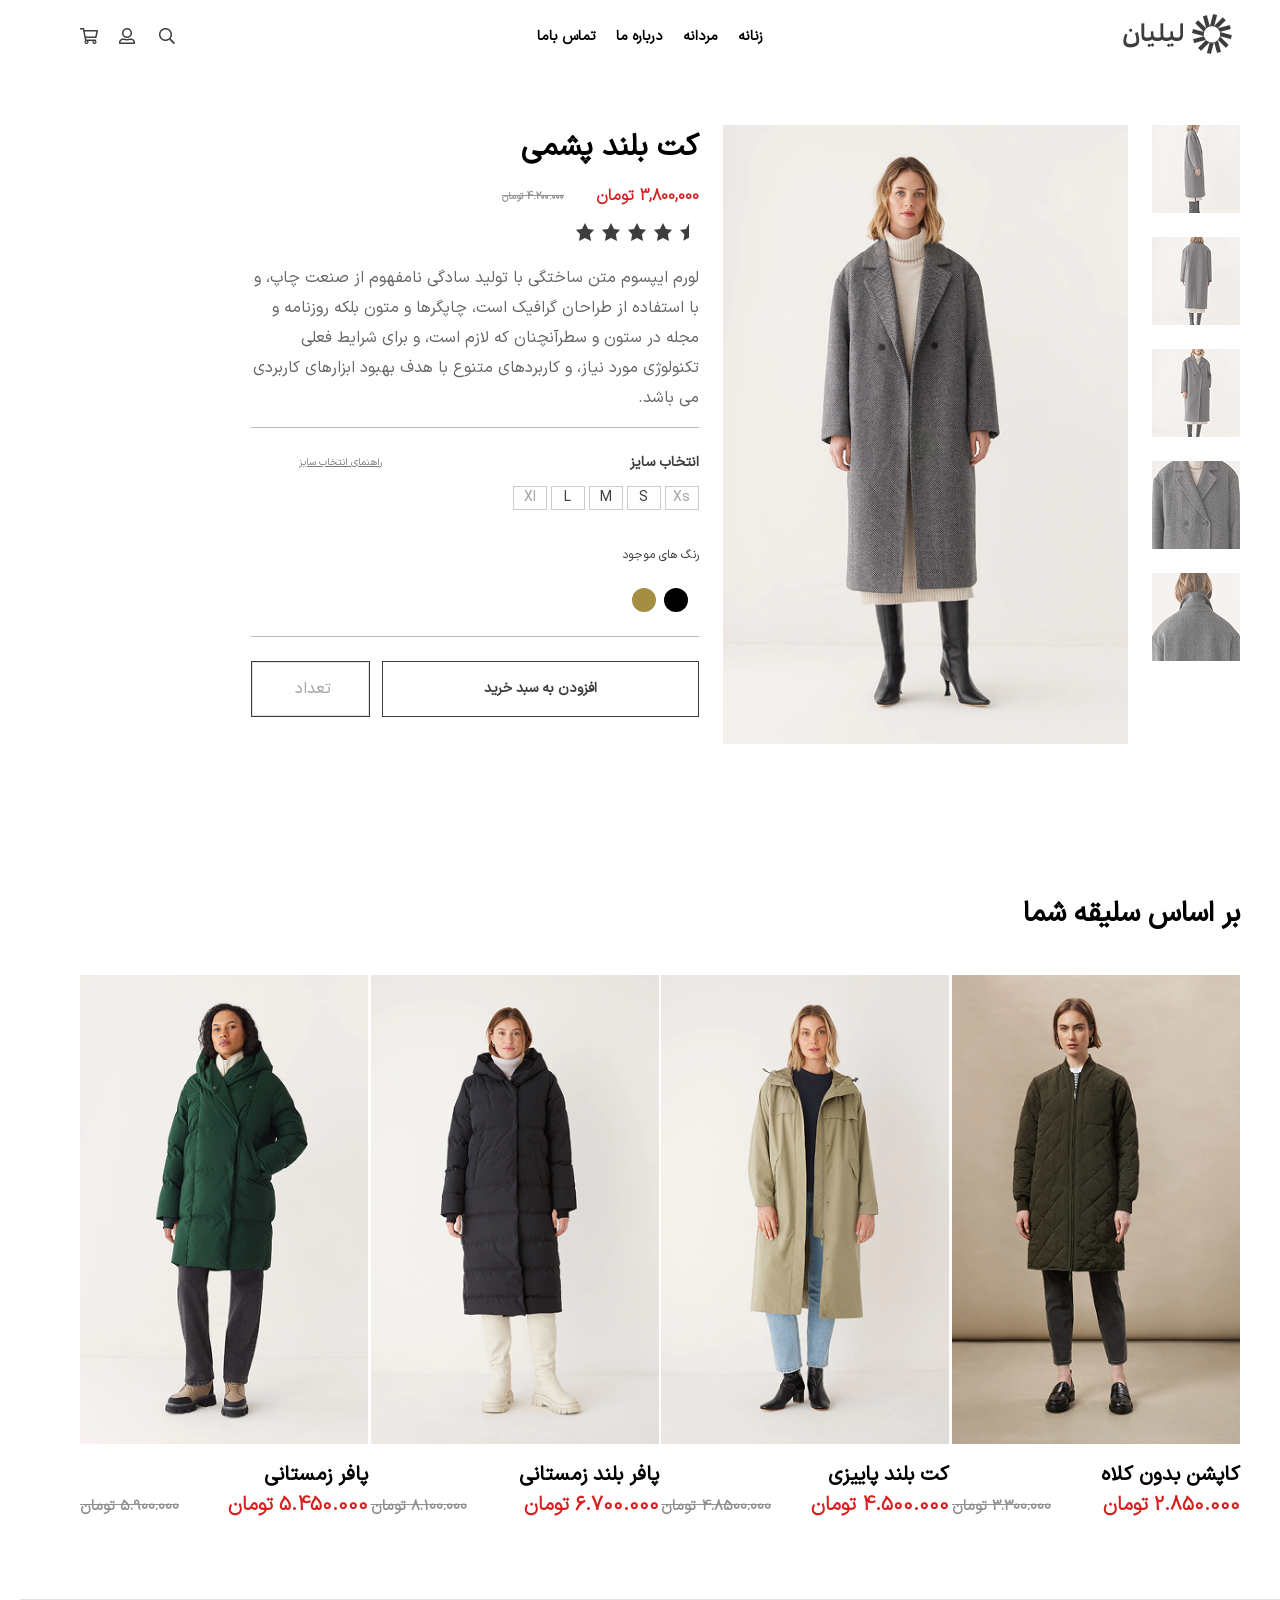
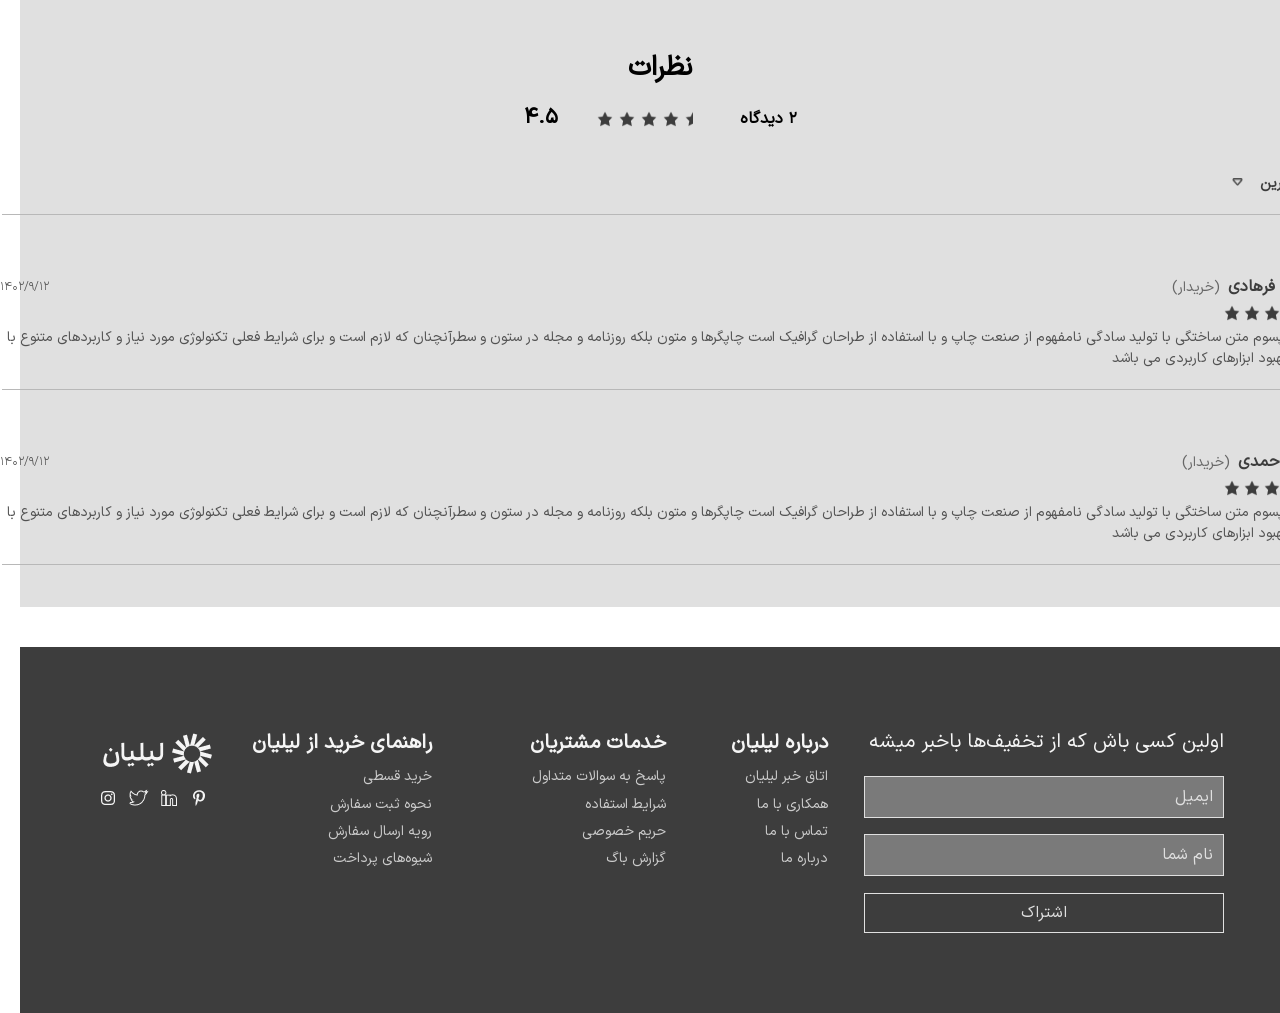
==== product.html @ d847175e "version-1" ====
<!DOCTYPE html>
<html lang="en" dir="rtl">
  <head>
    <meta charset="UTF-8" />
    <meta name="viewport" content="width=device-width, initial-scale=1.0" />
    <title>Document</title>
    <link rel="stylesheet" href="./src/css/output.css" />
  </head>
  <body>
    <!-- #region wrapper-->
    <div class="w-full">
      <!-- #region menu-->
      <div
        class="desktop:max-w-450 desktop:mx-auto desktop:gap-y-0 desktop:px-15 desktop:h-16.25 flex flex-wrap desktop:flex-row desktop:justify-between desktop:mb-0 mobile:h-auto mobile:flex-row mobile:gap-y-5 mobile:relative mobile:mb-4 watch:h-auto watch:flex-col items-center watch:pt-1.5 watch:mb-2"
      >
        <div
          class="flex desktop:items-center justify-center desktop:w-fit mobile:w-fit mobile:pt-2 desktop:pb-3 mobile:pr-2 watch:w-fit watch:flex-col watch:flex-wrap"
        >
          <img src="./src/img/header/logo-text.png" alt="" />
        </div>
        <div
          class="flex desktop:flex-row desktop:items-center desktop:w-fit mobile:flex-row mobile:justify-center mobile:gap-x-5 watch:w-full watch:flex-col watch:items-center"
        >
          <div>
            <a
              class="font-sans text-[3D3D3D] mobile:font-bold text-[14px]"
              href="./woman.html"
              >زنانه</a
            >
          </div>
          <div>
            <a
              class="font-sans text-[3D3D3D] mobile:font-bold text-[14px]"
              href="#"
              >مردانه</a
            >
          </div>
          <div>
            <a
              class="font-sans text-[3D3D3D] mobile:font-bold text-[14px]"
              href="#"
              >درباره ما</a
            >
          </div>
          <div>
            <a
              class="font-sans text-[3D3D3D] mobile:font-bold text-[14px]"
              href="#"
            >
              تماس باما</a
            >
          </div>
        </div>
        <div
          class="flex flex-wrap flex-row items-center desktop:static mobile:gap-x-5 mobile:absolute mobile:left-4 mobile:top-5 watch:gap-x-8"
        >
          <div><img src="./src/img/header/Search.png" alt="" /></div>
          <div class="relative">
            <label for="user" class="cursor-pointer"
              ><img src="./src/img/header/user-alt.png" alt=""
            /></label>
            <input type="radio" name="user" id="user" />
            <input type="radio" name="user" id="close" />
            <div class="user relative p-4">
              <label
                class="block text-center desktop:w-10 desktop:h-10 desktop:leading-10 desktop:text-[30px] mobile:w-8 mobile:h-8 mobile:text-[30px] mobile:leading-8 watch:w-6 watch:h-6 watch:text-[20px] watch:leading-6 absolute"
                for="close"
                >&times;</label
              >

              <div class="w-full">
                <div>
                  <p
                    class="mobile:text-[20px] watch:text-[16px] mobile:text-[#525252] watch:text-[#E0E0E0] leading-8 font-sans text-center"
                  >
                    خوش آمدید
                  </p>
                </div>
                <div>
                  <div class="w-full h-10.5 mobile:pt-8 watch:pt-2">
                    <input
                      class="h-10.5 flex flex-row items-center pr-2.5 placeholder:text-[#A3A3A3] outline-none border border-[#E0E0E0] w-full"
                      placeholder="شماره همراه"
                      type="number"
                      name=""
                      id=""
                    />
                  </div>
                  <div class="w-full h-10.5 mobile:pt-12 watch:pt-4">
                    <input
                      class="h-10.5 flex flex-row items-center pr-2.5 placeholder:text-[#A3A3A3] outline-none border border-[#E0E0E0] w-full"
                      placeholder="کلمه عبور"
                      type="password"
                      name=""
                      id=""
                    />
                  </div>
                  <div class="mobile:pt-14 pb-6 watch:pt-6">
                    <a
                      href="#"
                      class="block text-[#B8B8B8] text-[14px] font-sans leading-6.5 underline mobile:text-start watch:text-center"
                      >کلمه عبور خود را فراموش کرده‌اید؟</a
                    >
                  </div>
                  <div class="w-full h-10">
                    <input
                      class="h-11.5 flex justify-center items-center bg-[#3D3D3D] text-[#F5F5F5] outline-none border border-[#E0E0E0] w-full"
                      type="submit"
                      value="ورود"
                    />
                  </div>
                  <div
                    class="flex flex-row justify-around items-center mobile:pt-8 watch:pt-3"
                  >
                    <span
                      class="desktop:w-58.75 mobile:w-30 watch:w-10 h-[0.5px] mobile:bg-[#7A7A7A] watch:bg-[#F5F5F5]"
                    ></span>
                    <p class="text-[#7A7A7A] text-[12px] font-sans leading-4.5">
                      ورود از طریق
                    </p>
                    <span
                      class="desktop:w-58.75 mobile:w-30 watch:w-10 h-[0.5px] mobile:bg-[#7A7A7A] watch:bg-[#F5F5F5]"
                    ></span>
                  </div>
                  <div
                    class="flex desktop:flex-row watch:flex-col justify-center items-center desktop:gap-y-0 gap-x-3 desktop:pt-8 watch:pt-3 watch:gap-y-2"
                  >
                    <div
                      class="flex flex-row justify-center items-center gap-x-2 desktop:w-67.5 watch:w-full h-10 border border-[#E0E0E0]"
                    >
                      <p
                        class="text-[#7A7A7A] text-[12px] leading-4.5 font-sans"
                      >
                        ورود با گوگل
                      </p>
                      <img src="./src/img/header/Google.png" alt="" />
                    </div>
                    <div
                      class="flex flex-row justify-center items-center gap-x-2 desktop:w-67.5 watch:w-full h-10 border border-[#E0E0E0]"
                    >
                      <p
                        class="text-[#7A7A7A] text-[12px] leading-4.5 font-sans"
                      >
                        ورود با ایمیل
                      </p>
                      <img src="./src/img/header/envelope.png" alt="" />
                    </div>
                  </div>
                </div>
              </div>
            </div>
          </div>
          <div><img src="./src/img/header/shopping-cart.png" alt="" /></div>
        </div>
      </div>
      <!-- #endregion menu-->
      <!-- #region product-->
      <div
        class="max-w-450 mx-auto h-auto mobile:px-4 desktop:px-15 watch:px-1 flex desktop:flex-row flex-col desktop:justify-start desktop:items-start mobile:justify-center mobile:items-center gap-6 pt-8 desktop:py-15"
      >
        <div
          class="w-full flex watch:flex-wrap desktop:flex-col flex-row mobile:justify-center desktop:w-22 desktop:h-134 gap-0.5 mobile:gap-3 desktop:gap-6 watch:gap-3 watch:justify-center"
        >
          <div
            class="w-10 h-10 mobile:w-14 mobile:h-14 desktop:w-22 desktop:h-22"
          >
            <img
              class="w-full h-full"
              src="./src/img/product/pic01.png"
              alt=""
            />
          </div>
          <div
            class="w-10 h-10 mobile:w-14 mobile:h-14 desktop:w-22 desktop:h-22"
          >
            <img
              class="w-full h-full"
              src="./src/img/product/pic02.png"
              alt=""
            />
          </div>
          <div
            class="w-10 h-10 mobile:w-14 mobile:h-14 desktop:w-22 desktop:h-22"
          >
            <img
              class="w-full h-full"
              src="./src/img/product/pic03.png"
              alt=""
            />
          </div>
          <div
            class="w-10 h-10 mobile:w-14 mobile:h-14 desktop:w-22 desktop:h-22"
          >
            <img
              class="w-full h-full"
              src="./src/img/product/pic04.png"
              alt=""
            />
          </div>
          <div
            class="w-10 h-10 mobile:w-14 mobile:h-14 desktop:w-22 desktop:h-22"
          >
            <img
              class="w-full h-full"
              src="./src/img/product/pic05.png"
              alt=""
            />
          </div>
        </div>
        <div class="desktop:w-106 desktop:h-162 h-auto mobile:w-80">
          <img src="./src/img/product/big-pic.png" alt="" />
        </div>
        <div
          class="desktop:w-162 desktop:h-162 mobile:h-175 flex flex-col mobile:w-full desktop:items-start mobile:items-center desktop:justify-start"
        >
          <div
            class="flex flex-col desktop:justify-start desktop:items-start mobile:justify-center mobile:items-center desktop:mb-0 mobile:mb-4"
          >
            <div
              class="flex flex-col mobile:w-63.5 mobile:h-34.5 mobile:h-30 mobile:gap-3.5 desktop:justify-start desktop:items-start mobile:justify-start mobile:items-center"
            >
              <h1
                class="block font-sans mobile:text-[30px] watch:text-[20px] font-bold mobile:mr-0 desktop:text-start watch:text-center"
              >
                کت بلند پشمی
              </h1>
              <div
                class="flex flex-wrap mobile:w-63.5 desktop:justify-start gap-8 mobile:flex-row mobile:justify-between items-center watch:flex-col relative"
              >
                <h2 class="font-sans-num text-[#D71F1F] font-bold text-[16px]">
                  3,800,000 تومان
                </h2>
                <p
                  class="font-sans-num text-[#8F8F8F] font-bold text-[10px] line-through mobile:static watch:absolute watch:top-8 watch:right-10.5"
                >
                  4.200.000 تومان
                </p>
              </div>
              <div
                class="flex flex-row gap-1.5 mobile:m-0 watch:mt-9 mobile:justify-center watch:justify-center"
              >
                <img src="./src/img/product/carbon_star-half.png" alt="" />
                <img src="./src/img/product/dashicons_star-filled.png" alt="" />
                <img src="./src/img/product/dashicons_star-filled.png" alt="" />
                <img src="./src/img/product/dashicons_star-filled.png" alt="" />
                <img src="./src/img/product/dashicons_star-filled.png" alt="" />
              </div>
            </div>
            <div
              class="desktop:w-112 mobile:h-35 watch:h-85 mobile:w-90 desktop:px-0 mobile:px-5 watch:px-3 mobile:mt-0 watch:mt-3"
            >
              <p
                class="mobile:text-[16px] watch:text-[12px] leading-7.5 font-sans text-[#666666] desktop:text-start"
              >
                لورم ایپسوم متن ساختگی با تولید سادگی نامفهوم از صنعت چاپ، و با
                استفاده از طراحان گرافیک است، چاپگرها و متون بلکه روزنامه و مجله
                در ستون و سطرآنچنان که لازم است، و برای شرایط فعلی تکنولوژی مورد
                نیاز، و کاربردهای متنوع با هدف بهبود ابزارهای کاربردی می باشد.
              </p>
            </div>
          </div>
          <span
            class="desktop:w-112 mobile:w-90 watch:w-36 h-[1px] bg-[#B8B8B8] desktop:my-6 mobile:mt-11 mobile:mb-0 mobile:mr-0 watch:mb-5 watch:mr-1"
          ></span>
          <div
            class="flex flex-col desktop:items-start mobile:items-center desktop:w-112 mobile:w-90"
          >
            <div
              class="flex mobile:flex-row watch:flex-col watch:gap-3 desktop:w-100 w-full desktop:justify-between mobile:justify-around watch:items-center desktop:pt-0 mobile:pt-6"
            >
              <p
                class="font-bold font-sans text-[#3D3D3D] mobile:text-[14px] leading-5.5"
              >
                انتخاب سایز
              </p>
              <a
                href="#"
                class="text-[10px] text-[#7A7A7A] font-sans leading-4.5 underline"
                >راهنمای انتخاب سایز</a
              >
            </div>
            <div
              class="flex flex-row watch:flex-wrap watch:justify-center mobile:gap-1 watch:gap-3 py-3"
            >
              <label class="cursor-pointer">
                <input type="radio" name="size" class="peer sizebox" />
                <p
                  class="flex items-center justify-center w-6 h-6 px-4 py-2 bg-white border-[0.5px] border-[#CCCCCC] text-sm text-[#A3A3A3] peer-checked:bg-stone-900 peer-checked:text-white peer-checked:border-stone-900"
                >
                  Xs
                </p>
              </label>
              <label class="cursor-pointer">
                <input type="radio" name="size" class="peer sizebox" />
                <p
                  class="flex items-center justify-center w-6 h-6 px-4 py-2 bg-white border-[0.5px] border-[#CCCCCC] text-sm text-[#3D3D3D] peer-checked:bg-stone-900 peer-checked:text-white peer-checked:border-stone-900"
                >
                  S
                </p>
              </label>
              <label class="cursor-pointer">
                <input type="radio" name="size" class="peer sizebox" />
                <p
                  class="flex items-center justify-center w-6 h-6 px-4 py-2 bg-white border-[0.5px] border-[#CCCCCC] text-sm text-[#3D3D3D] peer-checked:bg-stone-900 peer-checked:text-white peer-checked:border-stone-900"
                >
                  M
                </p> </label
              ><label class="cursor-pointer">
                <input type="radio" name="size" class="peer sizebox" />
                <p
                  class="flex items-center justify-center w-6 h-6 px-4 py-2 bg-white border-[0.5px] border-[#CCCCCC] text-sm text-[#3D3D3D] peer-checked:bg-stone-900 peer-checked:text-white peer-checked:border-stone-900"
                >
                  L
                </p>
              </label>
              <label class="cursor-pointer">
                <input type="radio" name="size" class="peer sizebox" />
                <p
                  class="flex items-center justify-center w-6 h-6 px-4 py-2 bg-white border-[0.5px] border-[#CCCCCC] text-sm text-[#A3A3A3] peer-checked:bg-stone-900 peer-checked:text-white peer-checked:border-stone-900"
                >
                  Xl
                </p>
              </label>
            </div>
            <div
              class="flex flex-col mobile:justify-center watch:items-center mobile:mb-0 watch:mb-5"
            >
              <p class="font-sans text-[#3D3D3D] text-[12px] leading-4.5 py-6">
                رنگ های موجود
              </p>
              <div
                class="flex flex-row desktop:justify-start mobile:justify-center gap-2"
              >
                <label
                  class="w-6 h-6 rounded-full bg-[#000000] ring-2 ring-offset-2 ring-transparent hover:ring-stone-300 cursor-pointer block"
                ></label>
                <label
                  class="w-6 h-6 rounded-full bg-[#A48E43] ring-2 ring-offset-2 ring-transparent hover:ring-stone-300 cursor-pointer block"
                ></label>
              </div>
            </div>
          </div>
          <span
            class="desktop:w-112 mobile:w-90 watch:w-36 h-[1px] bg-[#B8B8B8] desktop:my-6 mobile:my-6.5 mobile:mr-0 watch:mb-5 watch:mr-1"
          ></span>
          <div>
            <div
              class="flex desktop:flex-row flex-col items-center gap-3 desktop:w-112 mobile:w-full"
            >
              <button
                class="mobile:w-79.5 h-14 watch:w-30 border border-[#3D3D3D] text-[14px] leading-5.5 font-bold text-[#3D3D3D] bg-transparent hover:bg-stone-900 hover:text-white transition-colors"
              >
                افزودن به سبد خرید
              </button>

              <div
                class="w-28 mobile:h-14 watch:w-30 flex items-center justify-center gap-5 border border-[#3D3D3D]"
              >
                <div class="w-full h-full items-center flex flx">
                  <input
                    class="h-full flex flex-row items-center pr-2.5 px-0 placeholder:text-[#A3A3A3] outline-none border text-center border-[#E0E0E0] w-full"
                    placeholder="تعداد"
                    type="number"
                    name=""
                    id=""
                  />
                </div>
              </div>
            </div>
          </div>
        </div>
      </div>
      <!-- #endregion product-->
      <!--#region based on your preference-->
      <div
        class="w-full desktop:py-15 desktop:px-15 mobile:py-10 mobile:px-5 watch:py-2 watch:px-2.5 mx-auto"
      >
        <div  class="max-w-450 mx-auto">
          <h1
            class="font-sans mobile:text-[28px] watch:text-[16px] font-bold mb-10 mobile:text-start watch:text-center mobile:pt-0 watch:pt-12"
          >
            بر اساس سلیقه شما
          </h1>
          <div>
            <div
              class="flex desktop:flex-row desktop:justify-between flex-col items-center mobile:pb-0 watch:pb-15"
            >
              <div>
                <div
                  class="mobile:w-72 mobile:h-141 watch:w-full watch:h-full flex flex-col flex-wrap mobile:gap-y-4 watch:gap-y-2 mobile:pt-0 watch:pt-0"
                >
                  <div><img src="/src/img/content/picture.png" alt="" /></div>
                  <div>
                    <h1
                      class="block font-sans text-[20px] font-bold mobile:mr-0 watch:mr-2 mobile:text-start watch:text-center"
                    >
                      کاپشن بدون کلاه
                    </h1>
                    <div
                      class="flex flex-wrap mobile:flex-row mobile:justify-between items-center watch:flex-col watch:items-center"
                    >
                      <h2
                        class="font-sans-num text-[#D71F1F] font-bold text-[20px]"
                      >
                        2.850.000 تومان
                      </h2>
                      <p
                        class="font-sans-num text-[#8F8F8F] font-bold text-[15px] line-through mobile:static watch:mt-1"
                      >
                        3.300.000 تومان
                      </p>
                    </div>
                  </div>
                </div>
              </div>
              <div>
                <div
                  class="mobile:w-72 mobile:h-141 watch:w-full watch:h-full flex flex-col flex-wrap mobile:gap-y-4 watch:gap-y-2 mobile:pt-0 watch:pt-8"
                >
                  <div><img src="/src/img/content/picture-1.png" alt="" /></div>
                  <div>
                    <h1
                      class="block font-sans text-[20px] font-bold mobile:mr-0 watch:mr-2 mobile:text-start watch:text-center"
                    >
                      کت بلند پاییزی
                    </h1>
                    <div
                      class="flex flex-wrap mobile:flex-row mobile:justify-between items-center watch:flex-col watch:items-center"
                    >
                      <h2
                        class="font-sans-num text-[#D71F1F] font-bold text-[20px]"
                      >
                        4.500.000 تومان
                      </h2>
                      <p
                        class="font-sans-num text-[#8F8F8F] font-bold text-[15px] line-through mobile:static watch:mt-1"
                      >
                        4.8500.000 تومان
                      </p>
                    </div>
                  </div>
                </div>
              </div>
              <div>
                <div
                  class="mobile:w-72 mobile:h-141 watch:w-full watch:h-full flex flex-col flex-wrap mobile:gap-y-4 watch:gap-y-2 mobile:pt-0 watch:pt-8"
                >
                  <div><img src="/src/img/content/picture-2.png" alt="" /></div>
                  <div>
                    <h1
                      class="block font-sans text-[20px] font-bold mobile:mr-0 watch:mr-2 mobile:text-start watch:text-center"
                    >
                      پافر بلند زمستانی
                    </h1>
                    <div
                      class="flex flex-wrap mobile:flex-row mobile:justify-between items-center watch:flex-col watch:items-center"
                    >
                      <h2
                        class="font-sans-num text-[#D71F1F] font-bold text-[20px]"
                      >
                        6.700.000 تومان
                      </h2>
                      <p
                        class="font-sans-num text-[#8F8F8F] font-bold text-[15px] line-through mobile:static watch:mt-1"
                      >
                        8.100.000 تومان
                      </p>
                    </div>
                  </div>
                </div>
              </div>
              <div>
                <div
                  class="mobile:w-72 mobile:h-141 watch:w-full watch:h-full flex flex-col flex-wrap mobile:gap-y-4 watch:gap-y-2 mobile:pt-0 watch:pt-8"
                >
                  <div><img src="/src/img/content/picture-3.png" alt="" /></div>
                  <div>
                    <h1
                      class="block font-sans text-[20px] font-bold mobile:mr-0 watch:mr-2 mobile:text-start watch:text-center"
                    >
                      پافر زمستانی
                    </h1>
                    <div
                      class="flex flex-wrap mobile:flex-row mobile:justify-between items-center watch:flex-col watch:items-center"
                    >
                      <h2
                        class="font-sans-num text-[#D71F1F] font-bold text-[20px]"
                      >
                        5.450.000 تومان
                      </h2>
                      <p
                        class="font-sans-num text-[#8F8F8F] font-bold text-[15px] line-through mobile:static watch:mt-1"
                      >
                        5.900.000 تومان
                      </p>
                    </div>
                  </div>
                </div>
              </div>
            </div>
          </div>
        </div>
      </div>
      <!-- #endregion based on your preference -->
      <!-- #region opinions-->
      <div
        class="max-w-450 mx-auto desktop:h-152 mobile:h-180 watch:w-full watch:h-260 bg-[#E0E0E0] flex flex-row justify-center mb-10"
      >
        <div
          class="mobile:w-80 watch:w-full h-24.5 mt-12 flex flex-col items-center"
        >
          <div>
            <h1 class="text-[28px] font-bold font-sans flex">نظرات</h1>
          </div>
          <div
            class="mobile:w-68.25 watch:w-full h-8 flex mobile:flex-row mobile:justify-between watch:items-center watch:flex-col gap-2 py-7.5"
          >
            <p class="text-[16px] font-bold font-sans">۲ دیدگاه</p>

            <div class="flex flex-row gap-1.5 my-1.5">
              <img
                class="w-4 h-4"
                src="./src/img/product/carbon_star-half.png"
                alt=""
              />
              <img
                class="w-4 h-4"
                src="./src/img/product/dashicons_star-filled.png"
                alt=""
              />
              <img
                class="w-4 h-4"
                src="./src/img/product/dashicons_star-filled.png"
                alt=""
              />
              <img
                class="w-4 h-4"
                src="./src/img/product/dashicons_star-filled.png"
                alt=""
              />
              <img
                class="w-4 h-4"
                src="./src/img/product/dashicons_star-filled.png"
                alt=""
              />
            </div>
            <h3 class="text-[#000000] font-bold text-[21px] font-sans">۴.۵</h3>
          </div>
          <!--#region opinions-->
          <div
            class="desktop:w-330 mobile:w-auto mobile:h-auto flex flex-col mt-6"
          >
            <!-- newest -->
            <div
              class="flex flex-row items-center desktop:justify-start watch:justify-center watch:pt-20 mobile:pt-0 gap-4 text-[14px] font-bold font-sans text-[#3D3D3D]"
            >
              <p>جدیدترین</p>

              <img
                class="w-3 h-2 -mt-1"
                src="./src/img/product/sort-down.png"
                alt=""
              />
            </div>
            <span
            class="desktop:w-329 mobile:w-full watch:w-40 h-px bg-[#B8B8B8] mobile:mt-5 watch:my-5 mx-auto"
          ></span>

            <!-- first comment -->
            <div
              class="flex desktop:flex-col mobile:flex-col watch:flex-col desktop:w-full mobile:w-full gap-1.5 desktop:mt-10 mobile:mt-0 mobile:p-0 watch:p-4 "
            >
              <div
                class="flex items-center mobile:flex-row watch:flex-col justify-between mobile:items-center"
              >
                <div class="flex items-center gap-2">
                  <p
                    class="font-bold font-sans mobile:text-[16px] watch:text-[12px] text-[#3D3D3D] desktop:text-start"
                  >
                    آیسان فرهادی
                  </p>
                  <p class="font-sans text-[14px] text-[#666666]">(خریدار)</p>
                </div>
                <time
                  datetime="2023-12-03"
                  class="text-[#525252] text-[12px] font-sans-num"
                  >۱۴۰۲/۹/۱۲</time
                >
              </div>

              <div
                class="flex gap-1 desktop:justify-start mobile:justify-center watch:justify-center"
              >
                <img
                  class="w-4 h-4"
                  src="./src/img/product/dashicons_star-filled.png"
                  alt=""
                />
                <img
                  class="w-4 h-4"
                  src="./src/img/product/dashicons_star-filled.png"
                  alt=""
                />
                <img
                  class="w-4 h-4"
                  src="./src/img/product/dashicons_star-filled.png"
                  alt=""
                />
                <img
                  class="w-4 h-4"
                  src="./src/img/product/dashicons_star-filled.png"
                  alt=""
                />
                <img
                  class="w-4 h-4"
                  src="./src/img/product/dashicons_star-filled.png"
                  alt=""
                />
              </div>

              <p
                class="text-[#525252] font-sans mobile:text-[14px] watch:text-[12px] desktop:w-full mobile:w-full text-start   "
              >
                لورم ایپسوم متن ساختگی با تولید سادگی نامفهوم از صنعت چاپ و با
                استفاده از طراحان گرافیک است چاپگرها و متون بلکه روزنامه و مجله
                در ستون و سطرآنچنان که لازم است و برای شرایط فعلی تکنولوژی مورد
                نیاز و کاربردهای متنوع با هدف بهبود ابزارهای کاربردی می باشد
              </p>
            </div>
            <span
            class="desktop:w-329 mobile:w-full watch:w-40 h-px bg-[#B8B8B8] mobile:mt-5 watch:my-5 mx-auto"
          ></span>
            <!-- second comment -->
            <div
              class="flex desktop:flex-col mobile:flex-col watch:flex-col desktop:w-full mobile:w-full gap-1.5 desktop:mt-10 mobile:mt-0 mobile:p-0 watch:p-4 "
            >
              <div
                class="flex items-center mobile:flex-row watch:flex-col justify-between mobile:items-center"
              >
                <div class="flex items-center gap-2">
                  <p
                    class="font-bold font-sans mobile:text-[16px] watch:text-[12px] text-[#3D3D3D] desktop:text-start"
                  >
                   ملینا احمدی
                  </p>
                  <p class="font-sans text-[14px] text-[#666666]">(خریدار)</p>
                </div>
                <time
                  datetime="2023-12-03"
                  class="text-[#525252] text-[12px] font-sans-num"
                  >۱۴۰۲/۹/۱۲</time
                >
              </div>

              <div
                class="flex gap-1 desktop:justify-start mobile:justify-center watch:justify-center"
              >
                <img
                  class="w-4 h-4"
                  src="./src/img/product/dashicons_star-filled1.png"
                  alt=""
                />
                <img
                  class="w-4 h-4"
                  src="./src/img/product/dashicons_star-filled.png"
                  alt=""
                />
                <img
                  class="w-4 h-4"
                  src="./src/img/product/dashicons_star-filled.png"
                  alt=""
                />
                <img
                  class="w-4 h-4"
                  src="./src/img/product/dashicons_star-filled.png"
                  alt=""
                />
                <img
                  class="w-4 h-4"
                  src="./src/img/product/dashicons_star-filled.png"
                  alt=""
                />
              </div>

              <p
                class="text-[#525252] font-sans mobile:text-[14px] watch:text-[12px] desktop:w-full mobile:w-full text-start   "
              >
                لورم ایپسوم متن ساختگی با تولید سادگی نامفهوم از صنعت چاپ و با
                استفاده از طراحان گرافیک است چاپگرها و متون بلکه روزنامه و مجله
                در ستون و سطرآنچنان که لازم است و برای شرایط فعلی تکنولوژی مورد
                نیاز و کاربردهای متنوع با هدف بهبود ابزارهای کاربردی می باشد
              </p>
            </div>
            <span
              class="desktop:w-329 mobile:w-full watch:w-40 h-px bg-[#B8B8B8] mobile:mt-5 watch:my-5 mx-auto"
            ></span>
          </div>
        </div>
      </div>
      <!-- #endregion opinions-->
      <!-- #region footer-->
      <div class="max-w-450 mx-auto">
        <div
        class="w-full desktop:h-91.5 mobile:h-auto bg-[#3D3D3D] flex desktop:flex-row justify-center desktop:py-20 desktop:px-19 flex-col"
      >
        <div
          class="w-full flex desktop:flex-row desktop:justify-between desktop:items-stretch flex-col items-center mobile:relative"
        >
          <!-- footer first -->
          <div
            class="mobile:w-90 h-auto flex flex-col justify-between desktop:gap-0 mobile:gap-y-10"
          >
            <div class="w-full h-8">
              <h1
                class="font-sans text-[#F5F5F5] mobile:text-[20px] desktop:pt-0 mobile:pt-2 watch:pt-2 watch:text-[9px] mobile:text-start watch:text-center"
              >
                اولین کسی باش که از تخفیف‌ها باخبر میشه
              </h1>
            </div>
            <div class="w-full h-10.5">
              <input
                class="h-10.5 flex flex-row items-center pr-2.5 placeholder:text-[#E0E0E0] outline-none border bg-[#7A7A7A] border-[#E0E0E0] w-full"
                placeholder="ایمیل"
                type="text"
                name=""
                id=""
              />
            </div>
            <div class="w-full h-10.5">
              <input
                class="h-10.5 flex flex-row items-center pr-2.5 placeholder:text-[#E0E0E0] outline-none border bg-[#7A7A7A] border-[#E0E0E0] w-full"
                placeholder="نام شما"
                type="email"
                name=""
                id=""
              />
            </div>
            <div class="w-full h-10">
              <input
                class="h-10 flex justify-center items-center text-[#E0E0E0] outline-none border border-[#E0E0E0] w-full"
                type="submit"
                value="اشتراک"
              />
            </div>
          </div>
          <!-- footer first -->
          <!-- footer second -->
          <div
            class="desktop:w-160.5 flex mobile:flex-row flex-wrap justify-around desktop:mt-0 mobile:my-15"
          >
            <div class="flex flex-col desktop:w-fit mobile:w-1/3">
              <div class="h-1/4">
                <p
                  class="mobile:w-fit mobile:text-[20px] watch:text-[18px] text-[#F5F5F5] font-sans font-bold leading-8 watch:w-full"
                >
                  درباره لیلیان
                </p>
              </div>
              <div class="flex flex-col h-3/4 justify-around">
                <p
                  class="mobile::w-fit text-[14px] text-[#CCCCCC] font-sans leading-5.5 mobile:text-start watch:w-full watch:text-center"
                >
                  اتاق خبر لیلیان
                </p>
                <p
                  class="mobile::w-fit text-[14px] text-[#CCCCCC] font-sans leading-5.5 mobile:text-start watch:w-full watch:text-center"
                >
                  همکاری با ما
                </p>
                <p
                  class="mobile::w-fit text-[14px] text-[#CCCCCC] font-sans leading-5.5 mobile:text-start watch:w-full watch:text-center"
                >
                  تماس با ما
                </p>
                <p
                  class="mobile::w-fit text-[14px] text-[#CCCCCC] font-sans leading-5.5 mobile:text-start watch:w-full watch:text-center"
                >
                  درباره ما
                </p>
              </div>
            </div>
            <div>
              <div class="h-1/4">
                <p
                  class="mobile:w-fit mobile:text-[20px] watch:text-[18px] text-[#F5F5F5] font-sans font-bold leading-8 watch:w-full watch:text-center"
                >
                  خدمات مشتریان
                </p>
              </div>
              <div class="flex flex-col h-3/4 justify-around">
                <p
                  class="mobile::w-fit text-[14px] text-[#CCCCCC] font-sans leading-5.5 mobile:text-start watch:w-full watch:text-center"
                >
                  پاسخ به سوالات متداول
                </p>
                <p
                  class="mobile::w-fit text-[14px] text-[#CCCCCC] font-sans leading-5.5 mobile:text-start watch:w-full watch:text-center"
                >
                  شرایط استفاده
                </p>
                <p
                  class="mobile::w-fit text-[14px] text-[#CCCCCC] font-sans leading-5.5 mobile:text-start watch:w-full watch:text-center"
                >
                  حریم خصوصی
                </p>
                <p
                  class="mobile::w-fit text-[14px] text-[#CCCCCC] font-sans leading-5.5 mobile:text-start watch:w-full watch:text-center"
                >
                  گزارش باگ
                </p>
              </div>
            </div>
            <div class="flex flex-col desktop:w-fit mobile:w-full mobile:pr-8">
              <div class="h-1/4">
                <p
                  class="mobile:w-fit mobile:text-[20px] watch:text-[18px] text-[#F5F5F5] font-sans font-bold leading-8 watch:w-full"
                >
                  راهنمای خرید از لیلیان
                </p>
              </div>
              <div class="flex flex-col h-3/4 justify-around">
                <p
                  class="mobile::w-fit text-[14px] text-[#CCCCCC] font-sans leading-5.5 mobile:text-start watch:w-full watch:text-center"
                >
                  خرید قسطی
                </p>
                <p
                  class="mobile::w-fit text-[14px] text-[#CCCCCC] font-sans leading-5.5 mobile:text-start watch:w-full watch:text-center"
                >
                  نحوه ثبت سفارش
                </p>
                <p
                  class="mobile::w-fit text-[14px] text-[#CCCCCC] font-sans leading-5.5 mobile:text-start watch:w-full watch:text-center"
                >
                  رویه ارسال سفارش
                </p>
                <p
                  class="mobile::w-fit text-[14px] text-[#CCCCCC] font-sans leading-5.5 mobile:text-start watch:w-full watch:text-center"
                >
                  شیوه‌های پرداخت
                </p>
              </div>
            </div>
          </div>
          <!-- footer second -->
          <!-- footer thrid -->
          <div
            class="w-30 h-22.25 flex flex-col justify-around items-center desktop:static mobile:absolute mobile:bottom-20 mobile:left-11"
          >
            <div class="w-fit">
              <img src="./src/img/footer/Logo.png" alt="" />
            </div>
            <div class="w-full flex flex-row justify-around items-center">
              <img src="./src/img/footer/pinterest p.png" alt="" />
              <img src="./src/img/footer/Linkedin In.png" alt="" />
              <img src="./src/img/footer/twitter.png" alt="" />
              <img src="./src/img/footer/Instagram.png" alt="" />
            </div>
          </div>
          <!-- footer thrid -->
        </div>
      </div>
      </div>
      <!-- #endregion footrt-->
    </div>
    <!-- #endregion wrapper-->
  </body>
</html>
---- src/css/output.css ----
/*! tailwindcss v4.3.3 | MIT License | https://tailwindcss.com */
@layer properties;
@layer theme, base, components, utilities;
@layer theme {
  :root, :host {
    --font-sans: sans;
    --font-mono: ui-monospace, SFMono-Regular, Menlo, Monaco, Consolas, "Liberation Mono",
      "Courier New", monospace;
    --color-amber-600: oklch(66.6% 0.179 58.318);
    --color-amber-900: oklch(41.4% 0.112 45.904);
    --color-pink-600: oklch(59.2% 0.249 0.584);
    --color-pink-800: oklch(45.9% 0.187 3.815);
    --color-pink-900: oklch(40.8% 0.153 2.432);
    --color-stone-300: oklch(86.9% 0.005 56.366);
    --color-stone-900: oklch(21.6% 0.006 56.043);
    --color-white: #fff;
    --spacing: 0.25rem;
    --text-sm: 0.875rem;
    --text-sm--line-height: calc(1.25 / 0.875);
    --font-weight-bold: 700;
    --default-transition-duration: 150ms;
    --default-transition-timing-function: cubic-bezier(0.4, 0, 0.2, 1);
    --default-font-family: var(--font-sans);
    --default-mono-font-family: var(--font-mono);
    --font-sans-num: sans-num;
  }
}
@layer base {
  *, ::after, ::before, ::backdrop, ::file-selector-button {
    box-sizing: border-box;
    margin: 0;
    padding: 0;
    border: 0 solid;
  }
  html, :host {
    line-height: 1.5;
    -webkit-text-size-adjust: 100%;
    tab-size: 4;
    font-family: var(--default-font-family, -apple-system, BlinkMacSystemFont, "Segoe UI", Roboto, "Helvetica Neue", "Noto Sans", Arial, sans-serif, "Apple Color Emoji", "Segoe UI Emoji", "Segoe UI Symbol", "Noto Color Emoji");
    font-feature-settings: var(--default-font-feature-settings, normal);
    font-variation-settings: var(--default-font-variation-settings, normal);
    -webkit-tap-highlight-color: transparent;
  }
  hr {
    height: 0;
    color: inherit;
    border-top-width: 1px;
  }
  abbr:where([title]) {
    -webkit-text-decoration: underline dotted;
    text-decoration: underline dotted;
  }
  h1, h2, h3, h4, h5, h6 {
    font-size: inherit;
    font-weight: inherit;
  }
  a {
    color: inherit;
    -webkit-text-decoration: inherit;
    text-decoration: inherit;
  }
  b, strong {
    font-weight: bolder;
  }
  code, kbd, samp, pre {
    font-family: var(--default-mono-font-family, ui-monospace, SFMono-Regular, Menlo, Monaco, Consolas, "Liberation Mono", "Courier New", monospace);
    font-feature-settings: var(--default-mono-font-feature-settings, normal);
    font-variation-settings: var(--default-mono-font-variation-settings, normal);
    font-size: 1em;
  }
  small {
    font-size: 80%;
  }
  sub, sup {
    font-size: 75%;
    line-height: 0;
    position: relative;
    vertical-align: baseline;
  }
  sub {
    bottom: -0.25em;
  }
  sup {
    top: -0.5em;
  }
  table {
    text-indent: 0;
    border-color: inherit;
    border-collapse: collapse;
  }
  :-moz-focusring:where(:not(iframe)) {
    outline: auto;
  }
  progress {
    vertical-align: baseline;
  }
  summary {
    display: list-item;
  }
  ol, ul, menu {
    list-style: none;
  }
  img, svg, video, canvas, audio, iframe, embed, object {
    display: block;
    vertical-align: middle;
  }
  img, video {
    max-width: 100%;
    height: auto;
  }
  button, input, select, optgroup, textarea, ::file-selector-button {
    font: inherit;
    font-feature-settings: inherit;
    font-variation-settings: inherit;
    letter-spacing: inherit;
    color: inherit;
    border-radius: 0;
    background-color: transparent;
    opacity: 1;
  }
  :where(select:is([multiple], [size])) optgroup {
    font-weight: bolder;
  }
  :where(select:is([multiple], [size])) optgroup option {
    padding-inline-start: 20px;
  }
  ::file-selector-button {
    margin-inline-end: 4px;
  }
  ::placeholder {
    opacity: 1;
  }
  @supports (not (-webkit-appearance: -apple-pay-button))  or (contain-intrinsic-size: 1px) {
    ::placeholder {
      color: currentcolor;
      @supports (color: color-mix(in lab, red, red)) {
        color: color-mix(in oklab, currentcolor 50%, transparent);
      }
    }
  }
  textarea {
    resize: vertical;
  }
  ::-webkit-search-decoration {
    -webkit-appearance: none;
  }
  ::-webkit-date-and-time-value {
    min-height: 1lh;
    text-align: inherit;
  }
  ::-webkit-datetime-edit {
    display: inline-flex;
  }
  ::-webkit-datetime-edit-fields-wrapper {
    padding: 0;
  }
  ::-webkit-datetime-edit, ::-webkit-datetime-edit-year-field, ::-webkit-datetime-edit-month-field, ::-webkit-datetime-edit-day-field, ::-webkit-datetime-edit-hour-field, ::-webkit-datetime-edit-minute-field, ::-webkit-datetime-edit-second-field, ::-webkit-datetime-edit-millisecond-field, ::-webkit-datetime-edit-meridiem-field {
    padding-block: 0;
  }
  ::-webkit-calendar-picker-indicator {
    line-height: 1;
  }
  :-moz-ui-invalid {
    box-shadow: none;
  }
  button, input:where([type="button"], [type="reset"], [type="submit"]), ::file-selector-button {
    appearance: button;
  }
  ::-webkit-inner-spin-button, ::-webkit-outer-spin-button {
    height: auto;
  }
  [hidden]:where(:not([hidden="until-found"])) {
    display: none !important;
  }
}
@layer utilities {
  .absolute {
    position: absolute;
  }
  .relative {
    position: relative;
  }
  .mx-1 {
    margin-inline: var(--spacing);
  }
  .mx-auto {
    margin-inline: auto;
  }
  .my-1\.5 {
    margin-block: calc(var(--spacing) * 1.5);
  }
  .-mt-1 {
    margin-top: calc(var(--spacing) * -1);
  }
  .mt-4 {
    margin-top: calc(var(--spacing) * 4);
  }
  .mt-6 {
    margin-top: calc(var(--spacing) * 6);
  }
  .mt-10 {
    margin-top: calc(var(--spacing) * 10);
  }
  .mt-12 {
    margin-top: calc(var(--spacing) * 12);
  }
  .mt-12\.5 {
    margin-top: calc(var(--spacing) * 12.5);
  }
  .mt-20 {
    margin-top: calc(var(--spacing) * 20);
  }
  .mt-auto {
    margin-top: auto;
  }
  .mb-5 {
    margin-bottom: calc(var(--spacing) * 5);
  }
  .mb-10 {
    margin-bottom: calc(var(--spacing) * 10);
  }
  .mb-20 {
    margin-bottom: calc(var(--spacing) * 20);
  }
  .block {
    display: block;
  }
  .flex {
    display: flex;
  }
  .inline-flex {
    display: inline-flex;
  }
  .h-1\/4 {
    height: calc(1 / 4 * 100%);
  }
  .h-2 {
    height: calc(var(--spacing) * 2);
  }
  .h-3\/4 {
    height: calc(3 / 4 * 100%);
  }
  .h-4 {
    height: calc(var(--spacing) * 4);
  }
  .h-6 {
    height: calc(var(--spacing) * 6);
  }
  .h-8 {
    height: calc(var(--spacing) * 8);
  }
  .h-10 {
    height: calc(var(--spacing) * 10);
  }
  .h-10\.5 {
    height: calc(var(--spacing) * 10.5);
  }
  .h-11\.5 {
    height: calc(var(--spacing) * 11.5);
  }
  .h-12 {
    height: calc(var(--spacing) * 12);
  }
  .h-14 {
    height: calc(var(--spacing) * 14);
  }
  .h-22\.25 {
    height: calc(var(--spacing) * 22.25);
  }
  .h-24\.5 {
    height: calc(var(--spacing) * 24.5);
  }
  .h-30 {
    height: calc(var(--spacing) * 30);
  }
  .h-34\.5 {
    height: calc(var(--spacing) * 34.5);
  }
  .h-69\.25 {
    height: calc(var(--spacing) * 69.25);
  }
  .h-141 {
    height: calc(var(--spacing) * 141);
  }
  .h-145 {
    height: calc(var(--spacing) * 145);
  }
  .h-162 {
    height: calc(var(--spacing) * 162);
  }
  .h-\[0\.5px\] {
    height: 0.5px;
  }
  .h-\[1px\] {
    height: 1px;
  }
  .h-auto {
    height: auto;
  }
  .h-full {
    height: 100%;
  }
  .h-px {
    height: 1px;
  }
  .w-3 {
    width: calc(var(--spacing) * 3);
  }
  .w-4 {
    width: calc(var(--spacing) * 4);
  }
  .w-6 {
    width: calc(var(--spacing) * 6);
  }
  .w-10 {
    width: calc(var(--spacing) * 10);
  }
  .w-28 {
    width: calc(var(--spacing) * 28);
  }
  .w-30 {
    width: calc(var(--spacing) * 30);
  }
  .w-40 {
    width: calc(var(--spacing) * 40);
  }
  .w-63\.5 {
    width: calc(var(--spacing) * 63.5);
  }
  .w-68\.25 {
    width: calc(var(--spacing) * 68.25);
  }
  .w-72 {
    width: calc(var(--spacing) * 72);
  }
  .w-79\.5 {
    width: calc(var(--spacing) * 79.5);
  }
  .w-330 {
    width: calc(var(--spacing) * 330);
  }
  .w-fit {
    width: fit-content;
  }
  .w-full {
    width: 100%;
  }
  .max-w-450 {
    max-width: calc(var(--spacing) * 450);
  }
  .transform {
    transform: var(--tw-rotate-x,) var(--tw-rotate-y,) var(--tw-rotate-z,) var(--tw-skew-x,) var(--tw-skew-y,);
  }
  .cursor-pointer {
    cursor: pointer;
  }
  .flex-col {
    flex-direction: column;
  }
  .flex-row {
    flex-direction: row;
  }
  .flex-wrap {
    flex-wrap: wrap;
  }
  .items-center {
    align-items: center;
  }
  .justify-around {
    justify-content: space-around;
  }
  .justify-between {
    justify-content: space-between;
  }
  .justify-center {
    justify-content: center;
  }
  .justify-start {
    justify-content: flex-start;
  }
  .gap-0\.5 {
    gap: calc(var(--spacing) * 0.5);
  }
  .gap-1 {
    gap: var(--spacing);
  }
  .gap-1\.5 {
    gap: calc(var(--spacing) * 1.5);
  }
  .gap-2 {
    gap: calc(var(--spacing) * 2);
  }
  .gap-3 {
    gap: calc(var(--spacing) * 3);
  }
  .gap-3\.5 {
    gap: calc(var(--spacing) * 3.5);
  }
  .gap-4 {
    gap: calc(var(--spacing) * 4);
  }
  .gap-5 {
    gap: calc(var(--spacing) * 5);
  }
  .gap-6 {
    gap: calc(var(--spacing) * 6);
  }
  .gap-8 {
    gap: calc(var(--spacing) * 8);
  }
  .gap-x-2 {
    column-gap: calc(var(--spacing) * 2);
  }
  .gap-x-3 {
    column-gap: calc(var(--spacing) * 3);
  }
  .gap-x-6 {
    column-gap: calc(var(--spacing) * 6);
  }
  .gap-y-2 {
    row-gap: calc(var(--spacing) * 2);
  }
  .gap-y-4 {
    row-gap: calc(var(--spacing) * 4);
  }
  .gap-y-5 {
    row-gap: calc(var(--spacing) * 5);
  }
  .rounded-full {
    border-radius: calc(infinity * 1px);
  }
  .border {
    border-style: var(--tw-border-style);
    border-width: 1px;
  }
  .border-\[0\.5px\] {
    border-style: var(--tw-border-style);
    border-width: 0.5px;
  }
  .border-t {
    border-top-style: var(--tw-border-style);
    border-top-width: 1px;
  }
  .border-\[\#3D3D3D\] {
    border-color: #3D3D3D;
  }
  .border-\[\#B8B8B8\] {
    border-color: #B8B8B8;
  }
  .border-\[\#CCCCCC\] {
    border-color: #CCCCCC;
  }
  .border-\[\#E0E0E0\] {
    border-color: #E0E0E0;
  }
  .border-stone-300 {
    border-color: var(--color-stone-300);
  }
  .bg-\[\#0B0B0B\] {
    background-color: #0B0B0B;
  }
  .bg-\[\#000000\] {
    background-color: #000000;
  }
  .bg-\[\#3D3D3D\] {
    background-color: #3D3D3D;
  }
  .bg-\[\#7A7A7A\] {
    background-color: #7A7A7A;
  }
  .bg-\[\#A48E43\] {
    background-color: #A48E43;
  }
  .bg-\[\#B8B8B8\] {
    background-color: #B8B8B8;
  }
  .bg-\[\#E0E0E0\] {
    background-color: #E0E0E0;
  }
  .bg-\[\#F5F5F5\] {
    background-color: #F5F5F5;
  }
  .bg-amber-900 {
    background-color: var(--color-amber-900);
  }
  .bg-transparent {
    background-color: transparent;
  }
  .bg-white {
    background-color: var(--color-white);
  }
  .object-cover {
    object-fit: cover;
  }
  .object-fill {
    object-fit: fill;
  }
  .p-4 {
    padding: calc(var(--spacing) * 4);
  }
  .px-0 {
    padding-inline: 0px;
  }
  .px-4 {
    padding-inline: calc(var(--spacing) * 4);
  }
  .py-2 {
    padding-block: calc(var(--spacing) * 2);
  }
  .py-3 {
    padding-block: calc(var(--spacing) * 3);
  }
  .py-6 {
    padding-block: calc(var(--spacing) * 6);
  }
  .py-7\.5 {
    padding-block: calc(var(--spacing) * 7.5);
  }
  .pt-6 {
    padding-top: calc(var(--spacing) * 6);
  }
  .pt-8 {
    padding-top: calc(var(--spacing) * 8);
  }
  .pr-2\.5 {
    padding-right: calc(var(--spacing) * 2.5);
  }
  .pb-6 {
    padding-bottom: calc(var(--spacing) * 6);
  }
  .pb-10 {
    padding-bottom: calc(var(--spacing) * 10);
  }
  .pl-6\.5 {
    padding-left: calc(var(--spacing) * 6.5);
  }
  .text-center {
    text-align: center;
  }
  .text-start {
    text-align: start;
  }
  .font-sans {
    font-family: var(--font-sans);
  }
  .font-sans-num {
    font-family: var(--font-sans-num);
  }
  .text-sm {
    font-size: var(--text-sm);
    line-height: var(--tw-leading, var(--text-sm--line-height));
  }
  .text-\[10px\] {
    font-size: 10px;
  }
  .text-\[12px\] {
    font-size: 12px;
  }
  .text-\[14px\] {
    font-size: 14px;
  }
  .text-\[15px\] {
    font-size: 15px;
  }
  .text-\[16px\] {
    font-size: 16px;
  }
  .text-\[20px\] {
    font-size: 20px;
  }
  .text-\[21px\] {
    font-size: 21px;
  }
  .text-\[26px\] {
    font-size: 26px;
  }
  .text-\[28px\] {
    font-size: 28px;
  }
  .text-\[30px\] {
    font-size: 30px;
  }
  .leading-4\.5 {
    --tw-leading: calc(var(--spacing) * 4.5);
    line-height: calc(var(--spacing) * 4.5);
  }
  .leading-5\.5 {
    --tw-leading: calc(var(--spacing) * 5.5);
    line-height: calc(var(--spacing) * 5.5);
  }
  .leading-6\.5 {
    --tw-leading: calc(var(--spacing) * 6.5);
    line-height: calc(var(--spacing) * 6.5);
  }
  .leading-7 {
    --tw-leading: calc(var(--spacing) * 7);
    line-height: calc(var(--spacing) * 7);
  }
  .leading-7\.5 {
    --tw-leading: calc(var(--spacing) * 7.5);
    line-height: calc(var(--spacing) * 7.5);
  }
  .leading-8 {
    --tw-leading: calc(var(--spacing) * 8);
    line-height: calc(var(--spacing) * 8);
  }
  .leading-10\.5 {
    --tw-leading: calc(var(--spacing) * 10.5);
    line-height: calc(var(--spacing) * 10.5);
  }
  .leading-12 {
    --tw-leading: calc(var(--spacing) * 12);
    line-height: calc(var(--spacing) * 12);
  }
  .leading-15 {
    --tw-leading: calc(var(--spacing) * 15);
    line-height: calc(var(--spacing) * 15);
  }
  .font-bold {
    --tw-font-weight: var(--font-weight-bold);
    font-weight: var(--font-weight-bold);
  }
  .text-\[\#000000\] {
    color: #000000;
  }
  .text-\[\#3D3D3D\] {
    color: #3D3D3D;
  }
  .text-\[\#7A7A7A\] {
    color: #7A7A7A;
  }
  .text-\[\#8F8F8F\] {
    color: #8F8F8F;
  }
  .text-\[\#525252\] {
    color: #525252;
  }
  .text-\[\#666666\] {
    color: #666666;
  }
  .text-\[\#A3A3A3\] {
    color: #A3A3A3;
  }
  .text-\[\#B8B8B8\] {
    color: #B8B8B8;
  }
  .text-\[\#CCCCCC\] {
    color: #CCCCCC;
  }
  .text-\[\#D71F1F\] {
    color: #D71F1F;
  }
  .text-\[\#E0E0E0\] {
    color: #E0E0E0;
  }
  .text-\[\#F5F5F5\] {
    color: #F5F5F5;
  }
  .text-\[3D3D3D\] {
    color: 3D3D3D;
  }
  .line-through {
    text-decoration-line: line-through;
  }
  .underline {
    text-decoration-line: underline;
  }
  .ring-2 {
    --tw-ring-shadow: var(--tw-ring-inset,) 0 0 0 calc(2px + var(--tw-ring-offset-width)) var(--tw-ring-color, currentcolor);
    box-shadow: var(--tw-inset-shadow), var(--tw-inset-ring-shadow), var(--tw-ring-offset-shadow), var(--tw-ring-shadow), var(--tw-shadow);
  }
  .ring-transparent {
    --tw-ring-color: transparent;
  }
  .ring-offset-2 {
    --tw-ring-offset-width: 2px;
    --tw-ring-offset-shadow: var(--tw-ring-inset,) 0 0 0 var(--tw-ring-offset-width) var(--tw-ring-offset-color);
  }
  .filter {
    filter: var(--tw-blur,) var(--tw-brightness,) var(--tw-contrast,) var(--tw-grayscale,) var(--tw-hue-rotate,) var(--tw-invert,) var(--tw-saturate,) var(--tw-sepia,) var(--tw-drop-shadow,);
  }
  .transition-colors {
    transition-property: color, background-color, border-color, outline-color, text-decoration-color, fill, stroke, --tw-gradient-from, --tw-gradient-via, --tw-gradient-to;
    transition-timing-function: var(--tw-ease, var(--default-transition-timing-function));
    transition-duration: var(--tw-duration, var(--default-transition-duration));
  }
  .outline-none {
    --tw-outline-style: none;
    outline-style: none;
  }
  .peer-checked\:border-stone-900:is(:where(.peer):checked ~ *) {
    border-color: var(--color-stone-900);
  }
  .peer-checked\:bg-stone-900:is(:where(.peer):checked ~ *) {
    background-color: var(--color-stone-900);
  }
  .peer-checked\:text-white:is(:where(.peer):checked ~ *) {
    color: var(--color-white);
  }
  .placeholder\:text-\[\#A3A3A3\]::placeholder {
    color: #A3A3A3;
  }
  .placeholder\:text-\[\#E0E0E0\]::placeholder {
    color: #E0E0E0;
  }
  @media (hover: hover) {
    .hover\:bg-stone-900:hover {
      background-color: var(--color-stone-900);
    }
    .hover\:text-white:hover {
      color: var(--color-white);
    }
    .hover\:ring-stone-300:hover {
      --tw-ring-color: var(--color-stone-300);
    }
  }
  @media (width >= 162px) {
    .watch\:absolute {
      position: absolute;
    }
    .watch\:top-7 {
      top: calc(var(--spacing) * 7);
    }
    .watch\:top-8 {
      top: calc(var(--spacing) * 8);
    }
    .watch\:right-10\.5 {
      right: calc(var(--spacing) * 10.5);
    }
    .watch\:right-24\.5 {
      right: calc(var(--spacing) * 24.5);
    }
    .watch\:my-5 {
      margin-block: calc(var(--spacing) * 5);
    }
    .watch\:mt-1 {
      margin-top: var(--spacing);
    }
    .watch\:mt-3 {
      margin-top: calc(var(--spacing) * 3);
    }
    .watch\:mt-4 {
      margin-top: calc(var(--spacing) * 4);
    }
    .watch\:mt-9 {
      margin-top: calc(var(--spacing) * 9);
    }
    .watch\:mr-1 {
      margin-right: var(--spacing);
    }
    .watch\:mr-2 {
      margin-right: calc(var(--spacing) * 2);
    }
    .watch\:mr-22 {
      margin-right: calc(var(--spacing) * 22);
    }
    .watch\:mb-2 {
      margin-bottom: calc(var(--spacing) * 2);
    }
    .watch\:mb-5 {
      margin-bottom: calc(var(--spacing) * 5);
    }
    .watch\:h-6 {
      height: calc(var(--spacing) * 6);
    }
    .watch\:h-7 {
      height: calc(var(--spacing) * 7);
    }
    .watch\:h-85 {
      height: calc(var(--spacing) * 85);
    }
    .watch\:h-260 {
      height: calc(var(--spacing) * 260);
    }
    .watch\:h-auto {
      height: auto;
    }
    .watch\:h-full {
      height: 100%;
    }
    .watch\:w-6 {
      width: calc(var(--spacing) * 6);
    }
    .watch\:w-7 {
      width: calc(var(--spacing) * 7);
    }
    .watch\:w-10 {
      width: calc(var(--spacing) * 10);
    }
    .watch\:w-30 {
      width: calc(var(--spacing) * 30);
    }
    .watch\:w-36 {
      width: calc(var(--spacing) * 36);
    }
    .watch\:w-40 {
      width: calc(var(--spacing) * 40);
    }
    .watch\:w-fit {
      width: fit-content;
    }
    .watch\:w-full {
      width: 100%;
    }
    .watch\:flex-col {
      flex-direction: column;
    }
    .watch\:flex-wrap {
      flex-wrap: wrap;
    }
    .watch\:items-center {
      align-items: center;
    }
    .watch\:justify-center {
      justify-content: center;
    }
    .watch\:justify-start {
      justify-content: flex-start;
    }
    .watch\:gap-0\.75 {
      gap: calc(var(--spacing) * 0.75);
    }
    .watch\:gap-3 {
      gap: calc(var(--spacing) * 3);
    }
    .watch\:gap-x-8 {
      column-gap: calc(var(--spacing) * 8);
    }
    .watch\:gap-y-2 {
      row-gap: calc(var(--spacing) * 2);
    }
    .watch\:bg-\[\#F5F5F5\] {
      background-color: #F5F5F5;
    }
    .watch\:p-4 {
      padding: calc(var(--spacing) * 4);
    }
    .watch\:px-0 {
      padding-inline: 0px;
    }
    .watch\:px-0\.5 {
      padding-inline: calc(var(--spacing) * 0.5);
    }
    .watch\:px-1 {
      padding-inline: var(--spacing);
    }
    .watch\:px-2\.5 {
      padding-inline: calc(var(--spacing) * 2.5);
    }
    .watch\:px-3 {
      padding-inline: calc(var(--spacing) * 3);
    }
    .watch\:py-2 {
      padding-block: calc(var(--spacing) * 2);
    }
    .watch\:py-5 {
      padding-block: calc(var(--spacing) * 5);
    }
    .watch\:pt-0 {
      padding-top: 0px;
    }
    .watch\:pt-1\.5 {
      padding-top: calc(var(--spacing) * 1.5);
    }
    .watch\:pt-2 {
      padding-top: calc(var(--spacing) * 2);
    }
    .watch\:pt-3 {
      padding-top: calc(var(--spacing) * 3);
    }
    .watch\:pt-4 {
      padding-top: calc(var(--spacing) * 4);
    }
    .watch\:pt-6 {
      padding-top: calc(var(--spacing) * 6);
    }
    .watch\:pt-8 {
      padding-top: calc(var(--spacing) * 8);
    }
    .watch\:pt-12 {
      padding-top: calc(var(--spacing) * 12);
    }
    .watch\:pt-20 {
      padding-top: calc(var(--spacing) * 20);
    }
    .watch\:pb-15 {
      padding-bottom: calc(var(--spacing) * 15);
    }
    .watch\:pl-0 {
      padding-left: 0px;
    }
    .watch\:text-center {
      text-align: center;
    }
    .watch\:text-\[9px\] {
      font-size: 9px;
    }
    .watch\:text-\[10px\] {
      font-size: 10px;
    }
    .watch\:text-\[12px\] {
      font-size: 12px;
    }
    .watch\:text-\[15px\] {
      font-size: 15px;
    }
    .watch\:text-\[16px\] {
      font-size: 16px;
    }
    .watch\:text-\[18px\] {
      font-size: 18px;
    }
    .watch\:text-\[20px\] {
      font-size: 20px;
    }
    .watch\:text-\[22px\] {
      font-size: 22px;
    }
    .watch\:leading-6 {
      --tw-leading: calc(var(--spacing) * 6);
      line-height: calc(var(--spacing) * 6);
    }
    .watch\:text-\[\#E0E0E0\] {
      color: #E0E0E0;
    }
  }
  @media (width >= 310px) {
    .mobile\:absolute {
      position: absolute;
    }
    .mobile\:relative {
      position: relative;
    }
    .mobile\:static {
      position: static;
    }
    .mobile\:top-5 {
      top: calc(var(--spacing) * 5);
    }
    .mobile\:bottom-20 {
      bottom: calc(var(--spacing) * 20);
    }
    .mobile\:left-4 {
      left: calc(var(--spacing) * 4);
    }
    .mobile\:left-11 {
      left: calc(var(--spacing) * 11);
    }
    .mobile\:m-0 {
      margin: 0px;
    }
    .mobile\:my-6\.5 {
      margin-block: calc(var(--spacing) * 6.5);
    }
    .mobile\:my-10 {
      margin-block: calc(var(--spacing) * 10);
    }
    .mobile\:my-15 {
      margin-block: calc(var(--spacing) * 15);
    }
    .mobile\:mt-0 {
      margin-top: 0px;
    }
    .mobile\:mt-5 {
      margin-top: calc(var(--spacing) * 5);
    }
    .mobile\:mt-11 {
      margin-top: calc(var(--spacing) * 11);
    }
    .mobile\:mr-0 {
      margin-right: 0px;
    }
    .mobile\:mb-0 {
      margin-bottom: 0px;
    }
    .mobile\:mb-4 {
      margin-bottom: calc(var(--spacing) * 4);
    }
    .mobile\:mb-10 {
      margin-bottom: calc(var(--spacing) * 10);
    }
    .mobile\:mb-35\.25 {
      margin-bottom: calc(var(--spacing) * 35.25);
    }
    .mobile\:h-6 {
      height: calc(var(--spacing) * 6);
    }
    .mobile\:h-8 {
      height: calc(var(--spacing) * 8);
    }
    .mobile\:h-14 {
      height: calc(var(--spacing) * 14);
    }
    .mobile\:h-16 {
      height: calc(var(--spacing) * 16);
    }
    .mobile\:h-30 {
      height: calc(var(--spacing) * 30);
    }
    .mobile\:h-34\.5 {
      height: calc(var(--spacing) * 34.5);
    }
    .mobile\:h-35 {
      height: calc(var(--spacing) * 35);
    }
    .mobile\:h-36 {
      height: calc(var(--spacing) * 36);
    }
    .mobile\:h-141 {
      height: calc(var(--spacing) * 141);
    }
    .mobile\:h-175 {
      height: calc(var(--spacing) * 175);
    }
    .mobile\:h-178\.25 {
      height: calc(var(--spacing) * 178.25);
    }
    .mobile\:h-180 {
      height: calc(var(--spacing) * 180);
    }
    .mobile\:h-auto {
      height: auto;
    }
    .mobile\:w-1\/3 {
      width: calc(1 / 3 * 100%);
    }
    .mobile\:w-6 {
      width: calc(var(--spacing) * 6);
    }
    .mobile\:w-8 {
      width: calc(var(--spacing) * 8);
    }
    .mobile\:w-14 {
      width: calc(var(--spacing) * 14);
    }
    .mobile\:w-30 {
      width: calc(var(--spacing) * 30);
    }
    .mobile\:w-50 {
      width: calc(var(--spacing) * 50);
    }
    .mobile\:w-63\.5 {
      width: calc(var(--spacing) * 63.5);
    }
    .mobile\:w-68\.25 {
      width: calc(var(--spacing) * 68.25);
    }
    .mobile\:w-72 {
      width: calc(var(--spacing) * 72);
    }
    .mobile\:w-77\.5 {
      width: calc(var(--spacing) * 77.5);
    }
    .mobile\:w-79\.5 {
      width: calc(var(--spacing) * 79.5);
    }
    .mobile\:w-80 {
      width: calc(var(--spacing) * 80);
    }
    .mobile\:w-90 {
      width: calc(var(--spacing) * 90);
    }
    .mobile\:w-\[310px\] {
      width: 310px;
    }
    .mobile\:w-auto {
      width: auto;
    }
    .mobile\:w-fit {
      width: fit-content;
    }
    .mobile\:w-full {
      width: 100%;
    }
    .mobile\:flex-col {
      flex-direction: column;
    }
    .mobile\:flex-row {
      flex-direction: row;
    }
    .mobile\:items-center {
      align-items: center;
    }
    .mobile\:justify-around {
      justify-content: space-around;
    }
    .mobile\:justify-between {
      justify-content: space-between;
    }
    .mobile\:justify-center {
      justify-content: center;
    }
    .mobile\:justify-start {
      justify-content: flex-start;
    }
    .mobile\:gap-1 {
      gap: var(--spacing);
    }
    .mobile\:gap-3 {
      gap: calc(var(--spacing) * 3);
    }
    .mobile\:gap-3\.5 {
      gap: calc(var(--spacing) * 3.5);
    }
    .mobile\:gap-x-5 {
      column-gap: calc(var(--spacing) * 5);
    }
    .mobile\:gap-y-4 {
      row-gap: calc(var(--spacing) * 4);
    }
    .mobile\:gap-y-5 {
      row-gap: calc(var(--spacing) * 5);
    }
    .mobile\:gap-y-10 {
      row-gap: calc(var(--spacing) * 10);
    }
    .mobile\:bg-\[\#7A7A7A\] {
      background-color: #7A7A7A;
    }
    .mobile\:p-0 {
      padding: 0px;
    }
    .mobile\:px-4 {
      padding-inline: calc(var(--spacing) * 4);
    }
    .mobile\:px-5 {
      padding-inline: calc(var(--spacing) * 5);
    }
    .mobile\:py-2 {
      padding-block: calc(var(--spacing) * 2);
    }
    .mobile\:py-3 {
      padding-block: calc(var(--spacing) * 3);
    }
    .mobile\:py-10 {
      padding-block: calc(var(--spacing) * 10);
    }
    .mobile\:pt-0 {
      padding-top: 0px;
    }
    .mobile\:pt-2 {
      padding-top: calc(var(--spacing) * 2);
    }
    .mobile\:pt-6 {
      padding-top: calc(var(--spacing) * 6);
    }
    .mobile\:pt-8 {
      padding-top: calc(var(--spacing) * 8);
    }
    .mobile\:pt-12 {
      padding-top: calc(var(--spacing) * 12);
    }
    .mobile\:pt-14 {
      padding-top: calc(var(--spacing) * 14);
    }
    .mobile\:pr-2 {
      padding-right: calc(var(--spacing) * 2);
    }
    .mobile\:pr-8 {
      padding-right: calc(var(--spacing) * 8);
    }
    .mobile\:pr-10 {
      padding-right: calc(var(--spacing) * 10);
    }
    .mobile\:pb-0 {
      padding-bottom: 0px;
    }
    .mobile\:pb-15 {
      padding-bottom: calc(var(--spacing) * 15);
    }
    .mobile\:pl-6\.5 {
      padding-left: calc(var(--spacing) * 6.5);
    }
    .mobile\:text-center {
      text-align: center;
    }
    .mobile\:text-start {
      text-align: start;
    }
    .mobile\:text-\[14px\] {
      font-size: 14px;
    }
    .mobile\:text-\[16px\] {
      font-size: 16px;
    }
    .mobile\:text-\[20px\] {
      font-size: 20px;
    }
    .mobile\:text-\[24px\] {
      font-size: 24px;
    }
    .mobile\:text-\[28px\] {
      font-size: 28px;
    }
    .mobile\:text-\[30px\] {
      font-size: 30px;
    }
    .mobile\:text-\[48px\] {
      font-size: 48px;
    }
    .mobile\:text-\[64px\] {
      font-size: 64px;
    }
    .mobile\:leading-8 {
      --tw-leading: calc(var(--spacing) * 8);
      line-height: calc(var(--spacing) * 8);
    }
    .mobile\:font-bold {
      --tw-font-weight: var(--font-weight-bold);
      font-weight: var(--font-weight-bold);
    }
    .mobile\:text-\[\#525252\] {
      color: #525252;
    }
  }
  @media (width >= 1000px) {
    .desktop\:static {
      position: static;
    }
    .desktop\:mx-auto {
      margin-inline: auto;
    }
    .desktop\:my-6 {
      margin-block: calc(var(--spacing) * 6);
    }
    .desktop\:mt-0 {
      margin-top: 0px;
    }
    .desktop\:mt-10 {
      margin-top: calc(var(--spacing) * 10);
    }
    .desktop\:mb-0 {
      margin-bottom: 0px;
    }
    .desktop\:mb-10 {
      margin-bottom: calc(var(--spacing) * 10);
    }
    .desktop\:mb-20 {
      margin-bottom: calc(var(--spacing) * 20);
    }
    .desktop\:h-10 {
      height: calc(var(--spacing) * 10);
    }
    .desktop\:h-16\.25 {
      height: calc(var(--spacing) * 16.25);
    }
    .desktop\:h-22 {
      height: calc(var(--spacing) * 22);
    }
    .desktop\:h-35 {
      height: calc(var(--spacing) * 35);
    }
    .desktop\:h-91\.5 {
      height: calc(var(--spacing) * 91.5);
    }
    .desktop\:h-134 {
      height: calc(var(--spacing) * 134);
    }
    .desktop\:h-152 {
      height: calc(var(--spacing) * 152);
    }
    .desktop\:h-162 {
      height: calc(var(--spacing) * 162);
    }
    .desktop\:h-165 {
      height: calc(var(--spacing) * 165);
    }
    .desktop\:h-169 {
      height: calc(var(--spacing) * 169);
    }
    .desktop\:w-1\/2 {
      width: calc(1 / 2 * 100%);
    }
    .desktop\:w-10 {
      width: calc(var(--spacing) * 10);
    }
    .desktop\:w-22 {
      width: calc(var(--spacing) * 22);
    }
    .desktop\:w-58\.75 {
      width: calc(var(--spacing) * 58.75);
    }
    .desktop\:w-63\.5 {
      width: calc(var(--spacing) * 63.5);
    }
    .desktop\:w-67\.5 {
      width: calc(var(--spacing) * 67.5);
    }
    .desktop\:w-100 {
      width: calc(var(--spacing) * 100);
    }
    .desktop\:w-106 {
      width: calc(var(--spacing) * 106);
    }
    .desktop\:w-112 {
      width: calc(var(--spacing) * 112);
    }
    .desktop\:w-160\.5 {
      width: calc(var(--spacing) * 160.5);
    }
    .desktop\:w-162 {
      width: calc(var(--spacing) * 162);
    }
    .desktop\:w-329 {
      width: calc(var(--spacing) * 329);
    }
    .desktop\:w-330 {
      width: calc(var(--spacing) * 330);
    }
    .desktop\:w-fit {
      width: fit-content;
    }
    .desktop\:w-full {
      width: 100%;
    }
    .desktop\:max-w-450 {
      max-width: calc(var(--spacing) * 450);
    }
    .desktop\:flex-col {
      flex-direction: column;
    }
    .desktop\:flex-row {
      flex-direction: row;
    }
    .desktop\:items-center {
      align-items: center;
    }
    .desktop\:items-start {
      align-items: flex-start;
    }
    .desktop\:items-stretch {
      align-items: stretch;
    }
    .desktop\:justify-between {
      justify-content: space-between;
    }
    .desktop\:justify-center {
      justify-content: center;
    }
    .desktop\:justify-start {
      justify-content: flex-start;
    }
    .desktop\:gap-0 {
      gap: 0px;
    }
    .desktop\:gap-6 {
      gap: calc(var(--spacing) * 6);
    }
    .desktop\:gap-x-6 {
      column-gap: calc(var(--spacing) * 6);
    }
    .desktop\:gap-y-0 {
      row-gap: 0px;
    }
    .desktop\:px-0 {
      padding-inline: 0px;
    }
    .desktop\:px-14 {
      padding-inline: calc(var(--spacing) * 14);
    }
    .desktop\:px-15 {
      padding-inline: calc(var(--spacing) * 15);
    }
    .desktop\:px-19 {
      padding-inline: calc(var(--spacing) * 19);
    }
    .desktop\:py-15 {
      padding-block: calc(var(--spacing) * 15);
    }
    .desktop\:py-20 {
      padding-block: calc(var(--spacing) * 20);
    }
    .desktop\:py-40 {
      padding-block: calc(var(--spacing) * 40);
    }
    .desktop\:pt-0 {
      padding-top: 0px;
    }
    .desktop\:pt-8 {
      padding-top: calc(var(--spacing) * 8);
    }
    .desktop\:pt-14 {
      padding-top: calc(var(--spacing) * 14);
    }
    .desktop\:pb-3 {
      padding-bottom: calc(var(--spacing) * 3);
    }
    .desktop\:pb-20 {
      padding-bottom: calc(var(--spacing) * 20);
    }
    .desktop\:pl-6\.5 {
      padding-left: calc(var(--spacing) * 6.5);
    }
    .desktop\:text-start {
      text-align: start;
    }
    .desktop\:text-\[28px\] {
      font-size: 28px;
    }
    .desktop\:text-\[30px\] {
      font-size: 30px;
    }
    .desktop\:leading-10 {
      --tw-leading: calc(var(--spacing) * 10);
      line-height: calc(var(--spacing) * 10);
    }
  }
}
@font-face {
  font-family: sans;
  src: url(../font/IRANSansX-Regular.woff);
}
@font-face {
  font-family: sans-num;
  src: url(../font/IRANSansXFaNum-Light.ttf);
}
.carousel .swiper {
  width: 100%;
  height: 100%;
}
.carousel .swiper-slide {
  text-align: center;
  font-size: 18px;
  background: #444;
  display: flex;
  justify-content: center;
  align-items: center;
}
.carousel .swiper-slide img {
  display: block;
  width: 100%;
  height: 100%;
  object-fit: cover;
}
.placeholder {
  font-family: font-sans;
  font-size: 14px;
  font-weight: bold;
}
@media (min-width: 162px) {
  .user {
    width: 180px;
    height: 420px;
    background-color: #2b2b2b;
    display: none;
    z-index: 2;
    position: absolute;
    top: -140px;
    left: -80px;
  }
}
@media (min-width: 310px) {
  .user {
    width: 350px;
    height: 450px;
    background-color: #ffffff;
    display: none;
    z-index: 2;
    position: absolute;
    top: 100px;
    left: -15px;
  }
}
@media (min-width: 1000px) {
  .user {
    width: 587px;
    height: 454px;
    background-color: #ffffff;
    display: none;
    z-index: 2;
    position: absolute;
    top: 100px;
    left: 285px;
  }
}
#user,#close {
  display: none;
}
#user:checked ~ .user {
  display: block;
}
#close:checked ~ .user {
  display: none;
}
.sizebox {
  position: absolute;
  width: 1px;
  height: 1px;
  padding: 0;
  margin: -1px;
  overflow: hidden;
  clip: rect(0, 0, 0, 0);
  white-space: nowrap;
  border-width: 0;
}
@property --tw-rotate-x {
  syntax: "*";
  inherits: false;
}
@property --tw-rotate-y {
  syntax: "*";
  inherits: false;
}
@property --tw-rotate-z {
  syntax: "*";
  inherits: false;
}
@property --tw-skew-x {
  syntax: "*";
  inherits: false;
}
@property --tw-skew-y {
  syntax: "*";
  inherits: false;
}
@property --tw-border-style {
  syntax: "*";
  inherits: false;
  initial-value: solid;
}
@property --tw-leading {
  syntax: "*";
  inherits: false;
}
@property --tw-font-weight {
  syntax: "*";
  inherits: false;
}
@property --tw-shadow {
  syntax: "*";
  inherits: false;
  initial-value: 0 0 #0000;
}
@property --tw-shadow-color {
  syntax: "*";
  inherits: false;
}
@property --tw-shadow-alpha {
  syntax: "<percentage>";
  inherits: false;
  initial-value: 100%;
}
@property --tw-inset-shadow {
  syntax: "*";
  inherits: false;
  initial-value: 0 0 #0000;
}
@property --tw-inset-shadow-color {
  syntax: "*";
  inherits: false;
}
@property --tw-inset-shadow-alpha {
  syntax: "<percentage>";
  inherits: false;
  initial-value: 100%;
}
@property --tw-ring-color {
  syntax: "*";
  inherits: false;
}
@property --tw-ring-shadow {
  syntax: "*";
  inherits: false;
  initial-value: 0 0 #0000;
}
@property --tw-inset-ring-color {
  syntax: "*";
  inherits: false;
}
@property --tw-inset-ring-shadow {
  syntax: "*";
  inherits: false;
  initial-value: 0 0 #0000;
}
@property --tw-ring-inset {
  syntax: "*";
  inherits: false;
}
@property --tw-ring-offset-width {
  syntax: "<length>";
  inherits: false;
  initial-value: 0px;
}
@property --tw-ring-offset-color {
  syntax: "*";
  inherits: false;
  initial-value: #fff;
}
@property --tw-ring-offset-shadow {
  syntax: "*";
  inherits: false;
  initial-value: 0 0 #0000;
}
@property --tw-blur {
  syntax: "*";
  inherits: false;
}
@property --tw-brightness {
  syntax: "*";
  inherits: false;
}
@property --tw-contrast {
  syntax: "*";
  inherits: false;
}
@property --tw-grayscale {
  syntax: "*";
  inherits: false;
}
@property --tw-hue-rotate {
  syntax: "*";
  inherits: false;
}
@property --tw-invert {
  syntax: "*";
  inherits: false;
}
@property --tw-opacity {
  syntax: "*";
  inherits: false;
}
@property --tw-saturate {
  syntax: "*";
  inherits: false;
}
@property --tw-sepia {
  syntax: "*";
  inherits: false;
}
@property --tw-drop-shadow {
  syntax: "*";
  inherits: false;
}
@property --tw-drop-shadow-color {
  syntax: "*";
  inherits: false;
}
@property --tw-drop-shadow-alpha {
  syntax: "<percentage>";
  inherits: false;
  initial-value: 100%;
}
@property --tw-drop-shadow-size {
  syntax: "*";
  inherits: false;
}
@layer properties {
  @supports ((-webkit-hyphens: none) and (not (margin-trim: inline))) or ((-moz-orient: inline) and (not (color:rgb(from red r g b)))) {
    *, ::before, ::after, ::backdrop {
      --tw-rotate-x: initial;
      --tw-rotate-y: initial;
      --tw-rotate-z: initial;
      --tw-skew-x: initial;
      --tw-skew-y: initial;
      --tw-border-style: solid;
      --tw-leading: initial;
      --tw-font-weight: initial;
      --tw-shadow: 0 0 #0000;
      --tw-shadow-color: initial;
      --tw-shadow-alpha: 100%;
      --tw-inset-shadow: 0 0 #0000;
      --tw-inset-shadow-color: initial;
      --tw-inset-shadow-alpha: 100%;
      --tw-ring-color: initial;
      --tw-ring-shadow: 0 0 #0000;
      --tw-inset-ring-color: initial;
      --tw-inset-ring-shadow: 0 0 #0000;
      --tw-ring-inset: initial;
      --tw-ring-offset-width: 0px;
      --tw-ring-offset-color: #fff;
      --tw-ring-offset-shadow: 0 0 #0000;
      --tw-blur: initial;
      --tw-brightness: initial;
      --tw-contrast: initial;
      --tw-grayscale: initial;
      --tw-hue-rotate: initial;
      --tw-invert: initial;
      --tw-opacity: initial;
      --tw-saturate: initial;
      --tw-sepia: initial;
      --tw-drop-shadow: initial;
      --tw-drop-shadow-color: initial;
      --tw-drop-shadow-alpha: 100%;
      --tw-drop-shadow-size: initial;
    }
  }
}
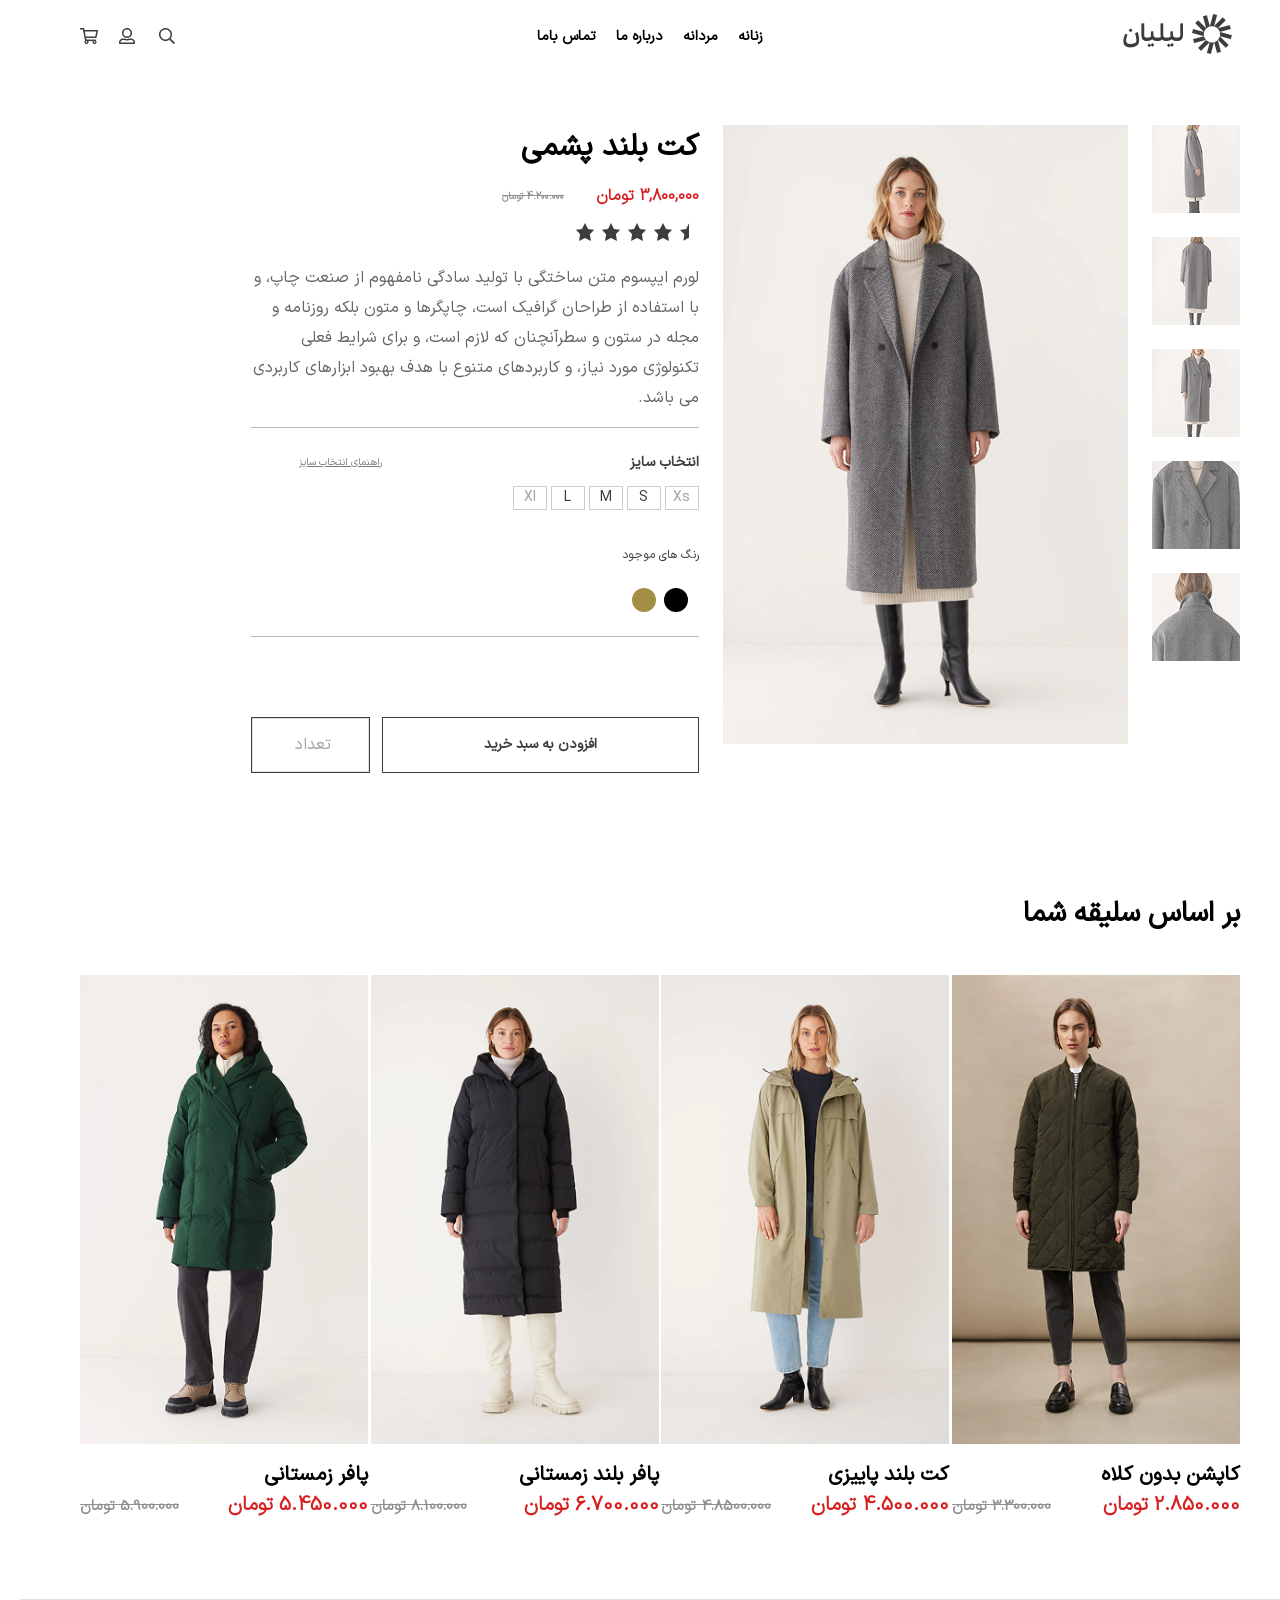
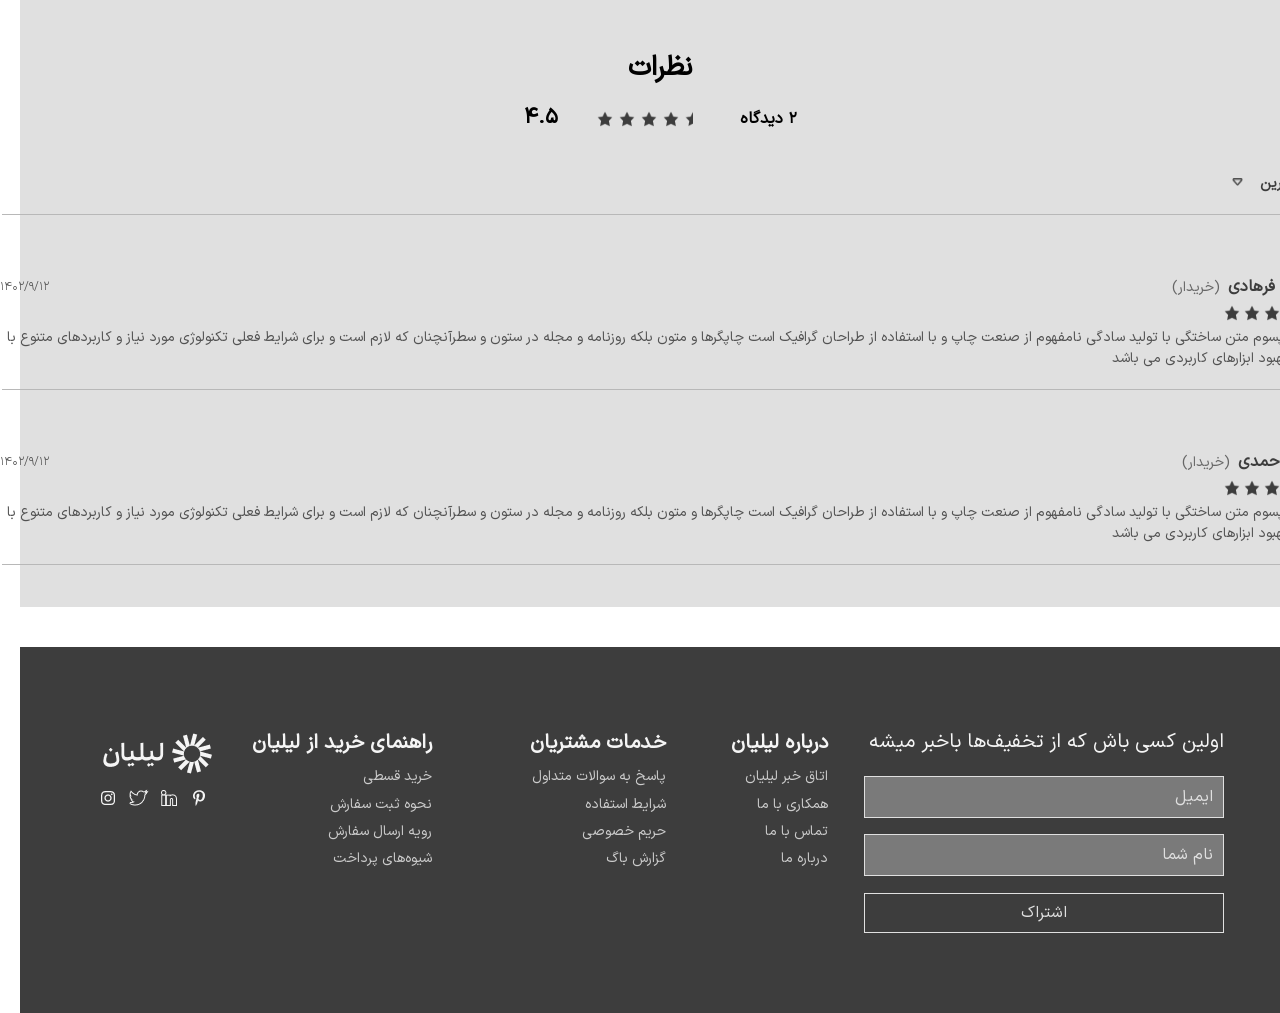
==== commit 882b5114: "version-7" ====
--- a/product.html
+++ b/product.html
@@ -11,7 +11,7 @@
     <div class="w-full">
       <!-- #region menu-->
       <div
-        class="desktop:max-w-450 desktop:mx-auto desktop:gap-y-0 desktop:px-15 desktop:h-16.25 flex flex-wrap desktop:flex-row desktop:justify-between desktop:mb-0 mobile:h-auto mobile:flex-row mobile:gap-y-5 mobile:relative mobile:mb-4 watch:h-auto watch:flex-col items-center watch:pt-1.5 watch:mb-2"
+        class="desktop:max-w-430 desktop:mx-auto desktop:gap-y-0 desktop:px-15 desktop:h-16.25 flex flex-wrap desktop:flex-row desktop:justify-between desktop:mb-0 mobile:h-auto mobile:flex-row mobile:gap-y-5 mobile:relative mobile:mb-4 watch:h-auto watch:flex-col items-center watch:pt-1.5 watch:mb-2"
       >
         <div
           class="flex desktop:items-center justify-center desktop:w-fit mobile:w-fit mobile:pt-2 desktop:pb-3 mobile:pr-2 watch:w-fit watch:flex-col watch:flex-wrap"
@@ -156,7 +156,7 @@
       <!-- #endregion menu-->
       <!-- #region product-->
       <div
-        class="max-w-450 mx-auto h-auto mobile:px-4 desktop:px-15 watch:px-1 flex desktop:flex-row flex-col desktop:justify-start desktop:items-start mobile:justify-center mobile:items-center gap-6 pt-8 desktop:py-15"
+        class="max-w-400 mx-auto h-auto mobile:px-4 desktop:px-15 watch:px-1 flex desktop:flex-row flex-col desktop:justify-start desktop:items-start mobile:justify-center mobile:items-center gap-6 pt-8 desktop:py-15"
       >
         <div
           class="w-full flex watch:flex-wrap desktop:flex-col flex-row mobile:justify-center desktop:w-22 desktop:h-134 gap-0.5 mobile:gap-3 desktop:gap-6 watch:gap-3 watch:justify-center"
@@ -217,7 +217,7 @@
             class="flex flex-col desktop:justify-start desktop:items-start mobile:justify-center mobile:items-center desktop:mb-0 mobile:mb-4"
           >
             <div
-              class="flex flex-col mobile:w-63.5 mobile:h-34.5 mobile:h-30 mobile:gap-3.5 desktop:justify-start desktop:items-start mobile:justify-start mobile:items-center"
+              class="flex flex-col mobile:w-63.5 desktop:h-34.5 mobile:h-30 mobile:gap-3.5 desktop:justify-start desktop:items-start mobile:justify-start mobile:items-center"
             >
               <h1
                 class="block font-sans mobile:text-[30px] watch:text-[20px] font-bold mobile:mr-0 desktop:text-start watch:text-center"
@@ -341,7 +341,7 @@
             </div>
           </div>
           <span
-            class="desktop:w-112 mobile:w-90 watch:w-36 h-[1px] bg-[#B8B8B8] desktop:my-6 mobile:my-6.5 mobile:mr-0 watch:mb-5 watch:mr-1"
+            class="desktop:w-112 mobile:w-90 watch:w-36 h-[1px] bg-[#B8B8B8] desktop:mb-20 desktop:my-6 mobile:my-6.5 mobile:mr-0 watch:mb-5 watch:mr-1"
           ></span>
           <div>
             <div
@@ -375,7 +375,7 @@
       <div
         class="w-full desktop:py-15 desktop:px-15 mobile:py-10 mobile:px-5 watch:py-2 watch:px-2.5 mx-auto"
       >
-        <div  class="max-w-450 mx-auto">
+        <div class="max-w-400 mx-auto">
           <h1
             class="font-sans mobile:text-[28px] watch:text-[16px] font-bold mb-10 mobile:text-start watch:text-center mobile:pt-0 watch:pt-12"
           >
@@ -389,7 +389,7 @@
                 <div
                   class="mobile:w-72 mobile:h-141 watch:w-full watch:h-full flex flex-col flex-wrap mobile:gap-y-4 watch:gap-y-2 mobile:pt-0 watch:pt-0"
                 >
-                  <div><img src="/src/img/content/picture.png" alt="" /></div>
+                  <div><img src="./src/img/content/picture.png" alt="" /></div>
                   <div>
                     <h1
                       class="block font-sans text-[20px] font-bold mobile:mr-0 watch:mr-2 mobile:text-start watch:text-center"
@@ -417,7 +417,9 @@
                 <div
                   class="mobile:w-72 mobile:h-141 watch:w-full watch:h-full flex flex-col flex-wrap mobile:gap-y-4 watch:gap-y-2 mobile:pt-0 watch:pt-8"
                 >
-                  <div><img src="/src/img/content/picture-1.png" alt="" /></div>
+                  <div>
+                    <img src="./src/img/content/picture-1.png" alt="" />
+                  </div>
                   <div>
                     <h1
                       class="block font-sans text-[20px] font-bold mobile:mr-0 watch:mr-2 mobile:text-start watch:text-center"
@@ -445,7 +447,9 @@
                 <div
                   class="mobile:w-72 mobile:h-141 watch:w-full watch:h-full flex flex-col flex-wrap mobile:gap-y-4 watch:gap-y-2 mobile:pt-0 watch:pt-8"
                 >
-                  <div><img src="/src/img/content/picture-2.png" alt="" /></div>
+                  <div>
+                    <img src="./src/img/content/picture-2.png" alt="" />
+                  </div>
                   <div>
                     <h1
                       class="block font-sans text-[20px] font-bold mobile:mr-0 watch:mr-2 mobile:text-start watch:text-center"
@@ -473,7 +477,9 @@
                 <div
                   class="mobile:w-72 mobile:h-141 watch:w-full watch:h-full flex flex-col flex-wrap mobile:gap-y-4 watch:gap-y-2 mobile:pt-0 watch:pt-8"
                 >
-                  <div><img src="/src/img/content/picture-3.png" alt="" /></div>
+                  <div>
+                    <img src="./src/img/content/picture-3.png" alt="" />
+                  </div>
                   <div>
                     <h1
                       class="block font-sans text-[20px] font-bold mobile:mr-0 watch:mr-2 mobile:text-start watch:text-center"
@@ -504,7 +510,7 @@
       <!-- #endregion based on your preference -->
       <!-- #region opinions-->
       <div
-        class="max-w-450 mx-auto desktop:h-152 mobile:h-180 watch:w-full watch:h-260 bg-[#E0E0E0] flex flex-row justify-center mb-10"
+        class="max-w-400 mx-auto desktop:h-152 mobile:h-180 watch:w-full watch:h-260 bg-[#E0E0E0] flex flex-row justify-center mb-10"
       >
         <div
           class="mobile:w-80 watch:w-full h-24.5 mt-12 flex flex-col items-center"
@@ -563,12 +569,12 @@
               />
             </div>
             <span
-            class="desktop:w-329 mobile:w-full watch:w-40 h-px bg-[#B8B8B8] mobile:mt-5 watch:my-5 mx-auto"
-          ></span>
+              class="desktop:w-329 mobile:w-full watch:w-40 h-px bg-[#B8B8B8] mobile:mt-5 watch:my-5 mx-auto"
+            ></span>
 
             <!-- first comment -->
             <div
-              class="flex desktop:flex-col mobile:flex-col watch:flex-col desktop:w-full mobile:w-full gap-1.5 desktop:mt-10 mobile:mt-0 mobile:p-0 watch:p-4 "
+              class="flex desktop:flex-col mobile:flex-col watch:flex-col desktop:w-full mobile:w-full gap-1.5 desktop:mt-10 mobile:mt-0 mobile:p-0 watch:p-4"
             >
               <div
                 class="flex items-center mobile:flex-row watch:flex-col justify-between mobile:items-center"
@@ -619,7 +625,7 @@
               </div>
 
               <p
-                class="text-[#525252] font-sans mobile:text-[14px] watch:text-[12px] desktop:w-full mobile:w-full text-start   "
+                class="text-[#525252] font-sans mobile:text-[14px] watch:text-[12px] desktop:w-full mobile:w-full text-start"
               >
                 لورم ایپسوم متن ساختگی با تولید سادگی نامفهوم از صنعت چاپ و با
                 استفاده از طراحان گرافیک است چاپگرها و متون بلکه روزنامه و مجله
@@ -628,11 +634,11 @@
               </p>
             </div>
             <span
-            class="desktop:w-329 mobile:w-full watch:w-40 h-px bg-[#B8B8B8] mobile:mt-5 watch:my-5 mx-auto"
-          ></span>
+              class="desktop:w-329 mobile:w-full watch:w-40 h-px bg-[#B8B8B8] mobile:mt-5 watch:my-5 mx-auto"
+            ></span>
             <!-- second comment -->
             <div
-              class="flex desktop:flex-col mobile:flex-col watch:flex-col desktop:w-full mobile:w-full gap-1.5 desktop:mt-10 mobile:mt-0 mobile:p-0 watch:p-4 "
+              class="flex desktop:flex-col mobile:flex-col watch:flex-col desktop:w-full mobile:w-full gap-1.5 desktop:mt-10 mobile:mt-0 mobile:p-0 watch:p-4"
             >
               <div
                 class="flex items-center mobile:flex-row watch:flex-col justify-between mobile:items-center"
@@ -641,7 +647,7 @@
                   <p
                     class="font-bold font-sans mobile:text-[16px] watch:text-[12px] text-[#3D3D3D] desktop:text-start"
                   >
-                   ملینا احمدی
+                    ملینا احمدی
                   </p>
                   <p class="font-sans text-[14px] text-[#666666]">(خریدار)</p>
                 </div>
@@ -683,7 +689,7 @@
               </div>
 
               <p
-                class="text-[#525252] font-sans mobile:text-[14px] watch:text-[12px] desktop:w-full mobile:w-full text-start   "
+                class="text-[#525252] font-sans mobile:text-[14px] watch:text-[12px] desktop:w-full mobile:w-full text-start"
               >
                 لورم ایپسوم متن ساختگی با تولید سادگی نامفهوم از صنعت چاپ و با
                 استفاده از طراحان گرافیک است چاپگرها و متون بلکه روزنامه و مجله
@@ -699,167 +705,169 @@
       </div>
       <!-- #endregion opinions-->
       <!-- #region footer-->
-      <div class="max-w-450 mx-auto">
+      <div class="max-w-400 mx-auto">
         <div
-        class="w-full desktop:h-91.5 mobile:h-auto bg-[#3D3D3D] flex desktop:flex-row justify-center desktop:py-20 desktop:px-19 flex-col"
-      >
-        <div
-          class="w-full flex desktop:flex-row desktop:justify-between desktop:items-stretch flex-col items-center mobile:relative"
+          class="w-full desktop:h-91.5 mobile:h-auto bg-[#3D3D3D] flex desktop:flex-row justify-center desktop:py-20 desktop:px-19 flex-col"
         >
-          <!-- footer first -->
-          <div
-            class="mobile:w-90 h-auto flex flex-col justify-between desktop:gap-0 mobile:gap-y-10"
-          >
-            <div class="w-full h-8">
-              <h1
-                class="font-sans text-[#F5F5F5] mobile:text-[20px] desktop:pt-0 mobile:pt-2 watch:pt-2 watch:text-[9px] mobile:text-start watch:text-center"
-              >
-                اولین کسی باش که از تخفیف‌ها باخبر میشه
-              </h1>
-            </div>
-            <div class="w-full h-10.5">
-              <input
-                class="h-10.5 flex flex-row items-center pr-2.5 placeholder:text-[#E0E0E0] outline-none border bg-[#7A7A7A] border-[#E0E0E0] w-full"
-                placeholder="ایمیل"
-                type="text"
-                name=""
-                id=""
-              />
-            </div>
-            <div class="w-full h-10.5">
-              <input
-                class="h-10.5 flex flex-row items-center pr-2.5 placeholder:text-[#E0E0E0] outline-none border bg-[#7A7A7A] border-[#E0E0E0] w-full"
-                placeholder="نام شما"
-                type="email"
-                name=""
-                id=""
-              />
-            </div>
-            <div class="w-full h-10">
-              <input
-                class="h-10 flex justify-center items-center text-[#E0E0E0] outline-none border border-[#E0E0E0] w-full"
-                type="submit"
-                value="اشتراک"
-              />
-            </div>
-          </div>
-          <!-- footer first -->
-          <!-- footer second -->
-          <div
-            class="desktop:w-160.5 flex mobile:flex-row flex-wrap justify-around desktop:mt-0 mobile:my-15"
-          >
-            <div class="flex flex-col desktop:w-fit mobile:w-1/3">
-              <div class="h-1/4">
-                <p
-                  class="mobile:w-fit mobile:text-[20px] watch:text-[18px] text-[#F5F5F5] font-sans font-bold leading-8 watch:w-full"
-                >
-                  درباره لیلیان
-                </p>
-              </div>
-              <div class="flex flex-col h-3/4 justify-around">
-                <p
-                  class="mobile::w-fit text-[14px] text-[#CCCCCC] font-sans leading-5.5 mobile:text-start watch:w-full watch:text-center"
-                >
-                  اتاق خبر لیلیان
-                </p>
-                <p
-                  class="mobile::w-fit text-[14px] text-[#CCCCCC] font-sans leading-5.5 mobile:text-start watch:w-full watch:text-center"
-                >
-                  همکاری با ما
-                </p>
-                <p
-                  class="mobile::w-fit text-[14px] text-[#CCCCCC] font-sans leading-5.5 mobile:text-start watch:w-full watch:text-center"
-                >
-                  تماس با ما
-                </p>
-                <p
-                  class="mobile::w-fit text-[14px] text-[#CCCCCC] font-sans leading-5.5 mobile:text-start watch:w-full watch:text-center"
-                >
-                  درباره ما
-                </p>
-              </div>
-            </div>
-            <div>
-              <div class="h-1/4">
-                <p
-                  class="mobile:w-fit mobile:text-[20px] watch:text-[18px] text-[#F5F5F5] font-sans font-bold leading-8 watch:w-full watch:text-center"
-                >
-                  خدمات مشتریان
-                </p>
-              </div>
-              <div class="flex flex-col h-3/4 justify-around">
-                <p
-                  class="mobile::w-fit text-[14px] text-[#CCCCCC] font-sans leading-5.5 mobile:text-start watch:w-full watch:text-center"
-                >
-                  پاسخ به سوالات متداول
-                </p>
-                <p
-                  class="mobile::w-fit text-[14px] text-[#CCCCCC] font-sans leading-5.5 mobile:text-start watch:w-full watch:text-center"
-                >
-                  شرایط استفاده
-                </p>
-                <p
-                  class="mobile::w-fit text-[14px] text-[#CCCCCC] font-sans leading-5.5 mobile:text-start watch:w-full watch:text-center"
-                >
-                  حریم خصوصی
-                </p>
-                <p
-                  class="mobile::w-fit text-[14px] text-[#CCCCCC] font-sans leading-5.5 mobile:text-start watch:w-full watch:text-center"
-                >
-                  گزارش باگ
-                </p>
-              </div>
-            </div>
-            <div class="flex flex-col desktop:w-fit mobile:w-full mobile:pr-8">
-              <div class="h-1/4">
-                <p
-                  class="mobile:w-fit mobile:text-[20px] watch:text-[18px] text-[#F5F5F5] font-sans font-bold leading-8 watch:w-full"
-                >
-                  راهنمای خرید از لیلیان
-                </p>
-              </div>
-              <div class="flex flex-col h-3/4 justify-around">
-                <p
-                  class="mobile::w-fit text-[14px] text-[#CCCCCC] font-sans leading-5.5 mobile:text-start watch:w-full watch:text-center"
-                >
-                  خرید قسطی
-                </p>
-                <p
-                  class="mobile::w-fit text-[14px] text-[#CCCCCC] font-sans leading-5.5 mobile:text-start watch:w-full watch:text-center"
-                >
-                  نحوه ثبت سفارش
-                </p>
-                <p
-                  class="mobile::w-fit text-[14px] text-[#CCCCCC] font-sans leading-5.5 mobile:text-start watch:w-full watch:text-center"
-                >
-                  رویه ارسال سفارش
-                </p>
-                <p
-                  class="mobile::w-fit text-[14px] text-[#CCCCCC] font-sans leading-5.5 mobile:text-start watch:w-full watch:text-center"
-                >
-                  شیوه‌های پرداخت
-                </p>
-              </div>
-            </div>
-          </div>
-          <!-- footer second -->
-          <!-- footer thrid -->
-          <div
-            class="w-30 h-22.25 flex flex-col justify-around items-center desktop:static mobile:absolute mobile:bottom-20 mobile:left-11"
-          >
-            <div class="w-fit">
-              <img src="./src/img/footer/Logo.png" alt="" />
-            </div>
-            <div class="w-full flex flex-row justify-around items-center">
-              <img src="./src/img/footer/pinterest p.png" alt="" />
-              <img src="./src/img/footer/Linkedin In.png" alt="" />
-              <img src="./src/img/footer/twitter.png" alt="" />
-              <img src="./src/img/footer/Instagram.png" alt="" />
-            </div>
-          </div>
-          <!-- footer thrid -->
+          <div
+            class="w-full flex desktop:flex-row desktop:justify-between desktop:items-stretch flex-col items-center mobile:relative"
+          >
+            <!-- footer first -->
+            <div
+              class="mobile:w-90 h-auto flex flex-col justify-between desktop:gap-0 mobile:gap-y-10"
+            >
+              <div class="w-full h-8">
+                <h1
+                  class="font-sans text-[#F5F5F5] mobile:text-[20px] desktop:pt-0 mobile:pt-2 watch:pt-2 watch:text-[9px] mobile:text-start watch:text-center"
+                >
+                  اولین کسی باش که از تخفیف‌ها باخبر میشه
+                </h1>
+              </div>
+              <div class="w-full h-10.5">
+                <input
+                  class="h-10.5 flex flex-row items-center pr-2.5 placeholder:text-[#E0E0E0] outline-none border bg-[#7A7A7A] border-[#E0E0E0] w-full"
+                  placeholder="ایمیل"
+                  type="text"
+                  name=""
+                  id=""
+                />
+              </div>
+              <div class="w-full h-10.5">
+                <input
+                  class="h-10.5 flex flex-row items-center pr-2.5 placeholder:text-[#E0E0E0] outline-none border bg-[#7A7A7A] border-[#E0E0E0] w-full"
+                  placeholder="نام شما"
+                  type="email"
+                  name=""
+                  id=""
+                />
+              </div>
+              <div class="w-full h-10">
+                <input
+                  class="h-10 flex justify-center items-center text-[#E0E0E0] outline-none border border-[#E0E0E0] w-full"
+                  type="submit"
+                  value="اشتراک"
+                />
+              </div>
+            </div>
+            <!-- footer first -->
+            <!-- footer second -->
+            <div
+              class="desktop:w-160.5 flex mobile:flex-row flex-wrap justify-around desktop:mt-0 mobile:my-15"
+            >
+              <div class="flex flex-col desktop:w-fit mobile:w-1/3">
+                <div class="h-1/4">
+                  <p
+                    class="mobile:w-fit mobile:text-[20px] watch:text-[18px] text-[#F5F5F5] font-sans font-bold leading-8 watch:w-full"
+                  >
+                    درباره لیلیان
+                  </p>
+                </div>
+                <div class="flex flex-col h-3/4 justify-around">
+                  <p
+                    class="mobile::w-fit text-[14px] text-[#CCCCCC] font-sans leading-5.5 mobile:text-start watch:w-full watch:text-center"
+                  >
+                    اتاق خبر لیلیان
+                  </p>
+                  <p
+                    class="mobile::w-fit text-[14px] text-[#CCCCCC] font-sans leading-5.5 mobile:text-start watch:w-full watch:text-center"
+                  >
+                    همکاری با ما
+                  </p>
+                  <p
+                    class="mobile::w-fit text-[14px] text-[#CCCCCC] font-sans leading-5.5 mobile:text-start watch:w-full watch:text-center"
+                  >
+                    تماس با ما
+                  </p>
+                  <p
+                    class="mobile::w-fit text-[14px] text-[#CCCCCC] font-sans leading-5.5 mobile:text-start watch:w-full watch:text-center"
+                  >
+                    درباره ما
+                  </p>
+                </div>
+              </div>
+              <div>
+                <div class="h-1/4">
+                  <p
+                    class="mobile:w-fit mobile:text-[20px] watch:text-[18px] text-[#F5F5F5] font-sans font-bold leading-8 watch:w-full watch:text-center"
+                  >
+                    خدمات مشتریان
+                  </p>
+                </div>
+                <div class="flex flex-col h-3/4 justify-around">
+                  <p
+                    class="mobile::w-fit text-[14px] text-[#CCCCCC] font-sans leading-5.5 mobile:text-start watch:w-full watch:text-center"
+                  >
+                    پاسخ به سوالات متداول
+                  </p>
+                  <p
+                    class="mobile::w-fit text-[14px] text-[#CCCCCC] font-sans leading-5.5 mobile:text-start watch:w-full watch:text-center"
+                  >
+                    شرایط استفاده
+                  </p>
+                  <p
+                    class="mobile::w-fit text-[14px] text-[#CCCCCC] font-sans leading-5.5 mobile:text-start watch:w-full watch:text-center"
+                  >
+                    حریم خصوصی
+                  </p>
+                  <p
+                    class="mobile::w-fit text-[14px] text-[#CCCCCC] font-sans leading-5.5 mobile:text-start watch:w-full watch:text-center"
+                  >
+                    گزارش باگ
+                  </p>
+                </div>
+              </div>
+              <div
+                class="flex flex-col desktop:w-fit mobile:w-full mobile:pr-8"
+              >
+                <div class="h-1/4">
+                  <p
+                    class="mobile:w-fit mobile:text-[20px] watch:text-[18px] text-[#F5F5F5] font-sans font-bold leading-8 watch:w-full"
+                  >
+                    راهنمای خرید از لیلیان
+                  </p>
+                </div>
+                <div class="flex flex-col h-3/4 justify-around">
+                  <p
+                    class="mobile::w-fit text-[14px] text-[#CCCCCC] font-sans leading-5.5 mobile:text-start watch:w-full watch:text-center"
+                  >
+                    خرید قسطی
+                  </p>
+                  <p
+                    class="mobile::w-fit text-[14px] text-[#CCCCCC] font-sans leading-5.5 mobile:text-start watch:w-full watch:text-center"
+                  >
+                    نحوه ثبت سفارش
+                  </p>
+                  <p
+                    class="mobile::w-fit text-[14px] text-[#CCCCCC] font-sans leading-5.5 mobile:text-start watch:w-full watch:text-center"
+                  >
+                    رویه ارسال سفارش
+                  </p>
+                  <p
+                    class="mobile::w-fit text-[14px] text-[#CCCCCC] font-sans leading-5.5 mobile:text-start watch:w-full watch:text-center"
+                  >
+                    شیوه‌های پرداخت
+                  </p>
+                </div>
+              </div>
+            </div>
+            <!-- footer second -->
+            <!-- footer thrid -->
+            <div
+              class="w-30 h-22.25 flex flex-col justify-around items-center desktop:static mobile:absolute mobile:bottom-20 mobile:left-11"
+            >
+              <div class="w-fit">
+                <img src="./src/img/footer/Logo.png" alt="" />
+              </div>
+              <div class="w-full flex flex-row justify-around items-center">
+                <img src="./src/img/footer/pinterest p.png" alt="" />
+                <img src="./src/img/footer/Linkedin In.png" alt="" />
+                <img src="./src/img/footer/twitter.png" alt="" />
+                <img src="./src/img/footer/Instagram.png" alt="" />
+              </div>
+            </div>
+            <!-- footer thrid -->
+          </div>
         </div>
-      </div>
       </div>
       <!-- #endregion footrt-->
     </div>
--- a/src/css/output.css
+++ b/src/css/output.css
@@ -6,11 +6,6 @@
     --font-sans: sans;
     --font-mono: ui-monospace, SFMono-Regular, Menlo, Monaco, Consolas, "Liberation Mono",
       "Courier New", monospace;
-    --color-amber-600: oklch(66.6% 0.179 58.318);
-    --color-amber-900: oklch(41.4% 0.112 45.904);
-    --color-pink-600: oklch(59.2% 0.249 0.584);
-    --color-pink-800: oklch(45.9% 0.187 3.815);
-    --color-pink-900: oklch(40.8% 0.153 2.432);
     --color-stone-300: oklch(86.9% 0.005 56.366);
     --color-stone-900: oklch(21.6% 0.006 56.043);
     --color-white: #fff;
@@ -174,14 +169,47 @@
   }
 }
 @layer utilities {
+  .visible {
+    visibility: visible;
+  }
   .absolute {
     position: absolute;
   }
   .relative {
     position: relative;
   }
-  .mx-1 {
-    margin-inline: var(--spacing);
+  .static {
+    position: static;
+  }
+  .sticky {
+    position: sticky;
+  }
+  .container {
+    width: 100%;
+    @media (width >= 162px) {
+      max-width: 162px;
+    }
+    @media (width >= 310px) {
+      max-width: 310px;
+    }
+    @media (width >= 1000px) {
+      max-width: 1000px;
+    }
+    @media (width >= 40rem) {
+      max-width: 40rem;
+    }
+    @media (width >= 48rem) {
+      max-width: 48rem;
+    }
+    @media (width >= 64rem) {
+      max-width: 64rem;
+    }
+    @media (width >= 80rem) {
+      max-width: 80rem;
+    }
+    @media (width >= 96rem) {
+      max-width: 96rem;
+    }
   }
   .mx-auto {
     margin-inline: auto;
@@ -192,15 +220,9 @@
   .-mt-1 {
     margin-top: calc(var(--spacing) * -1);
   }
-  .mt-4 {
-    margin-top: calc(var(--spacing) * 4);
-  }
   .mt-6 {
     margin-top: calc(var(--spacing) * 6);
   }
-  .mt-10 {
-    margin-top: calc(var(--spacing) * 10);
-  }
   .mt-12 {
     margin-top: calc(var(--spacing) * 12);
   }
@@ -210,9 +232,6 @@
   .mt-20 {
     margin-top: calc(var(--spacing) * 20);
   }
-  .mt-auto {
-    margin-top: auto;
-  }
   .mb-5 {
     margin-bottom: calc(var(--spacing) * 5);
   }
@@ -228,6 +247,12 @@
   .flex {
     display: flex;
   }
+  .grid {
+    display: grid;
+  }
+  .hidden {
+    display: none;
+  }
   .inline-flex {
     display: inline-flex;
   }
@@ -270,24 +295,15 @@
   .h-24\.5 {
     height: calc(var(--spacing) * 24.5);
   }
-  .h-30 {
-    height: calc(var(--spacing) * 30);
-  }
-  .h-34\.5 {
-    height: calc(var(--spacing) * 34.5);
-  }
-  .h-69\.25 {
-    height: calc(var(--spacing) * 69.25);
+  .h-80 {
+    height: calc(var(--spacing) * 80);
+  }
+  .h-110 {
+    height: calc(var(--spacing) * 110);
   }
   .h-141 {
     height: calc(var(--spacing) * 141);
   }
-  .h-145 {
-    height: calc(var(--spacing) * 145);
-  }
-  .h-162 {
-    height: calc(var(--spacing) * 162);
-  }
   .h-\[0\.5px\] {
     height: 0.5px;
   }
@@ -324,20 +340,11 @@
   .w-40 {
     width: calc(var(--spacing) * 40);
   }
-  .w-63\.5 {
-    width: calc(var(--spacing) * 63.5);
-  }
-  .w-68\.25 {
-    width: calc(var(--spacing) * 68.25);
-  }
   .w-72 {
     width: calc(var(--spacing) * 72);
   }
-  .w-79\.5 {
-    width: calc(var(--spacing) * 79.5);
-  }
-  .w-330 {
-    width: calc(var(--spacing) * 330);
+  .w-176 {
+    width: calc(var(--spacing) * 176);
   }
   .w-fit {
     width: fit-content;
@@ -345,8 +352,14 @@
   .w-full {
     width: 100%;
   }
-  .max-w-450 {
-    max-width: calc(var(--spacing) * 450);
+  .max-w-400 {
+    max-width: calc(var(--spacing) * 400);
+  }
+  .max-w-500 {
+    max-width: calc(var(--spacing) * 500);
+  }
+  .shrink-0 {
+    flex-shrink: 0;
   }
   .transform {
     transform: var(--tw-rotate-x,) var(--tw-rotate-y,) var(--tw-rotate-z,) var(--tw-skew-x,) var(--tw-skew-y,);
@@ -354,6 +367,9 @@
   .cursor-pointer {
     cursor: pointer;
   }
+  .resize {
+    resize: both;
+  }
   .flex-col {
     flex-direction: column;
   }
@@ -375,9 +391,6 @@
   .justify-center {
     justify-content: center;
   }
-  .justify-start {
-    justify-content: flex-start;
-  }
   .gap-0\.5 {
     gap: calc(var(--spacing) * 0.5);
   }
@@ -392,9 +405,6 @@
   }
   .gap-3 {
     gap: calc(var(--spacing) * 3);
-  }
-  .gap-3\.5 {
-    gap: calc(var(--spacing) * 3.5);
   }
   .gap-4 {
     gap: calc(var(--spacing) * 4);
@@ -437,25 +447,15 @@
     border-style: var(--tw-border-style);
     border-width: 0.5px;
   }
-  .border-t {
-    border-top-style: var(--tw-border-style);
-    border-top-width: 1px;
-  }
   .border-\[\#3D3D3D\] {
     border-color: #3D3D3D;
   }
-  .border-\[\#B8B8B8\] {
-    border-color: #B8B8B8;
-  }
   .border-\[\#CCCCCC\] {
     border-color: #CCCCCC;
   }
   .border-\[\#E0E0E0\] {
     border-color: #E0E0E0;
   }
-  .border-stone-300 {
-    border-color: var(--color-stone-300);
-  }
   .bg-\[\#0B0B0B\] {
     background-color: #0B0B0B;
   }
@@ -480,9 +480,6 @@
   .bg-\[\#F5F5F5\] {
     background-color: #F5F5F5;
   }
-  .bg-amber-900 {
-    background-color: var(--color-amber-900);
-  }
   .bg-transparent {
     background-color: transparent;
   }
@@ -492,9 +489,6 @@
   .object-cover {
     object-fit: cover;
   }
-  .object-fill {
-    object-fit: fill;
-  }
   .p-4 {
     padding: calc(var(--spacing) * 4);
   }
@@ -516,9 +510,6 @@
   .py-7\.5 {
     padding-block: calc(var(--spacing) * 7.5);
   }
-  .pt-6 {
-    padding-top: calc(var(--spacing) * 6);
-  }
   .pt-8 {
     padding-top: calc(var(--spacing) * 8);
   }
@@ -530,9 +521,6 @@
   }
   .pb-10 {
     padding-bottom: calc(var(--spacing) * 10);
-  }
-  .pl-6\.5 {
-    padding-left: calc(var(--spacing) * 6.5);
   }
   .text-center {
     text-align: center;
@@ -665,6 +653,10 @@
   .underline {
     text-decoration-line: underline;
   }
+  .shadow {
+    --tw-shadow: 0 1px 3px 0 var(--tw-shadow-color, rgb(0 0 0 / 0.1)), 0 1px 2px -1px var(--tw-shadow-color, rgb(0 0 0 / 0.1));
+    box-shadow: var(--tw-inset-shadow), var(--tw-inset-ring-shadow), var(--tw-ring-offset-shadow), var(--tw-ring-shadow), var(--tw-shadow);
+  }
   .ring-2 {
     --tw-ring-shadow: var(--tw-ring-inset,) 0 0 0 calc(2px + var(--tw-ring-offset-width)) var(--tw-ring-color, currentcolor);
     box-shadow: var(--tw-inset-shadow), var(--tw-inset-ring-shadow), var(--tw-ring-offset-shadow), var(--tw-ring-shadow), var(--tw-shadow);
@@ -676,8 +668,21 @@
     --tw-ring-offset-width: 2px;
     --tw-ring-offset-shadow: var(--tw-ring-inset,) 0 0 0 var(--tw-ring-offset-width) var(--tw-ring-offset-color);
   }
+  .blur {
+    --tw-blur: blur(8px);
+    filter: var(--tw-blur,) var(--tw-brightness,) var(--tw-contrast,) var(--tw-grayscale,) var(--tw-hue-rotate,) var(--tw-invert,) var(--tw-saturate,) var(--tw-sepia,) var(--tw-drop-shadow,);
+  }
+  .invert {
+    --tw-invert: invert(100%);
+    filter: var(--tw-blur,) var(--tw-brightness,) var(--tw-contrast,) var(--tw-grayscale,) var(--tw-hue-rotate,) var(--tw-invert,) var(--tw-saturate,) var(--tw-sepia,) var(--tw-drop-shadow,);
+  }
   .filter {
     filter: var(--tw-blur,) var(--tw-brightness,) var(--tw-contrast,) var(--tw-grayscale,) var(--tw-hue-rotate,) var(--tw-invert,) var(--tw-saturate,) var(--tw-sepia,) var(--tw-drop-shadow,);
+  }
+  .transition {
+    transition-property: color, background-color, border-color, outline-color, text-decoration-color, fill, stroke, --tw-gradient-from, --tw-gradient-via, --tw-gradient-to, opacity, box-shadow, transform, translate, scale, rotate, filter, -webkit-backdrop-filter, backdrop-filter, display, content-visibility, overlay, pointer-events;
+    transition-timing-function: var(--tw-ease, var(--default-transition-timing-function));
+    transition-duration: var(--tw-duration, var(--default-transition-duration));
   }
   .transition-colors {
     transition-property: color, background-color, border-color, outline-color, text-decoration-color, fill, stroke, --tw-gradient-from, --tw-gradient-via, --tw-gradient-to;
@@ -688,6 +693,9 @@
     --tw-outline-style: none;
     outline-style: none;
   }
+  .backface-hidden {
+    backface-visibility: hidden;
+  }
   .peer-checked\:border-stone-900:is(:where(.peer):checked ~ *) {
     border-color: var(--color-stone-900);
   }
@@ -739,9 +747,6 @@
     .watch\:mt-3 {
       margin-top: calc(var(--spacing) * 3);
     }
-    .watch\:mt-4 {
-      margin-top: calc(var(--spacing) * 4);
-    }
     .watch\:mt-9 {
       margin-top: calc(var(--spacing) * 9);
     }
@@ -763,9 +768,6 @@
     .watch\:h-6 {
       height: calc(var(--spacing) * 6);
     }
-    .watch\:h-7 {
-      height: calc(var(--spacing) * 7);
-    }
     .watch\:h-85 {
       height: calc(var(--spacing) * 85);
     }
@@ -781,9 +783,6 @@
     .watch\:w-6 {
       width: calc(var(--spacing) * 6);
     }
-    .watch\:w-7 {
-      width: calc(var(--spacing) * 7);
-    }
     .watch\:w-10 {
       width: calc(var(--spacing) * 10);
     }
@@ -814,12 +813,6 @@
     .watch\:justify-center {
       justify-content: center;
     }
-    .watch\:justify-start {
-      justify-content: flex-start;
-    }
-    .watch\:gap-0\.75 {
-      gap: calc(var(--spacing) * 0.75);
-    }
     .watch\:gap-3 {
       gap: calc(var(--spacing) * 3);
     }
@@ -835,12 +828,6 @@
     .watch\:p-4 {
       padding: calc(var(--spacing) * 4);
     }
-    .watch\:px-0 {
-      padding-inline: 0px;
-    }
-    .watch\:px-0\.5 {
-      padding-inline: calc(var(--spacing) * 0.5);
-    }
     .watch\:px-1 {
       padding-inline: var(--spacing);
     }
@@ -886,24 +873,15 @@
     .watch\:pb-15 {
       padding-bottom: calc(var(--spacing) * 15);
     }
-    .watch\:pl-0 {
-      padding-left: 0px;
-    }
     .watch\:text-center {
       text-align: center;
     }
     .watch\:text-\[9px\] {
       font-size: 9px;
     }
-    .watch\:text-\[10px\] {
-      font-size: 10px;
-    }
     .watch\:text-\[12px\] {
       font-size: 12px;
     }
-    .watch\:text-\[15px\] {
-      font-size: 15px;
-    }
     .watch\:text-\[16px\] {
       font-size: 16px;
     }
@@ -912,9 +890,6 @@
     }
     .watch\:text-\[20px\] {
       font-size: 20px;
-    }
-    .watch\:text-\[22px\] {
-      font-size: 22px;
     }
     .watch\:leading-6 {
       --tw-leading: calc(var(--spacing) * 6);
@@ -982,9 +957,6 @@
     .mobile\:mb-35\.25 {
       margin-bottom: calc(var(--spacing) * 35.25);
     }
-    .mobile\:h-6 {
-      height: calc(var(--spacing) * 6);
-    }
     .mobile\:h-8 {
       height: calc(var(--spacing) * 8);
     }
@@ -997,15 +969,9 @@
     .mobile\:h-30 {
       height: calc(var(--spacing) * 30);
     }
-    .mobile\:h-34\.5 {
-      height: calc(var(--spacing) * 34.5);
-    }
     .mobile\:h-35 {
       height: calc(var(--spacing) * 35);
     }
-    .mobile\:h-36 {
-      height: calc(var(--spacing) * 36);
-    }
     .mobile\:h-141 {
       height: calc(var(--spacing) * 141);
     }
@@ -1024,9 +990,6 @@
     .mobile\:w-1\/3 {
       width: calc(1 / 3 * 100%);
     }
-    .mobile\:w-6 {
-      width: calc(var(--spacing) * 6);
-    }
     .mobile\:w-8 {
       width: calc(var(--spacing) * 8);
     }
@@ -1060,9 +1023,6 @@
     .mobile\:w-90 {
       width: calc(var(--spacing) * 90);
     }
-    .mobile\:w-\[310px\] {
-      width: 310px;
-    }
     .mobile\:w-auto {
       width: auto;
     }
@@ -1126,12 +1086,6 @@
     .mobile\:px-5 {
       padding-inline: calc(var(--spacing) * 5);
     }
-    .mobile\:py-2 {
-      padding-block: calc(var(--spacing) * 2);
-    }
-    .mobile\:py-3 {
-      padding-block: calc(var(--spacing) * 3);
-    }
     .mobile\:py-10 {
       padding-block: calc(var(--spacing) * 10);
     }
@@ -1167,12 +1121,6 @@
     }
     .mobile\:pb-15 {
       padding-bottom: calc(var(--spacing) * 15);
-    }
-    .mobile\:pl-6\.5 {
-      padding-left: calc(var(--spacing) * 6.5);
-    }
-    .mobile\:text-center {
-      text-align: center;
     }
     .mobile\:text-start {
       text-align: start;
@@ -1247,8 +1195,8 @@
     .desktop\:h-22 {
       height: calc(var(--spacing) * 22);
     }
-    .desktop\:h-35 {
-      height: calc(var(--spacing) * 35);
+    .desktop\:h-34\.5 {
+      height: calc(var(--spacing) * 34.5);
     }
     .desktop\:h-91\.5 {
       height: calc(var(--spacing) * 91.5);
@@ -1262,11 +1210,8 @@
     .desktop\:h-162 {
       height: calc(var(--spacing) * 162);
     }
-    .desktop\:h-165 {
-      height: calc(var(--spacing) * 165);
-    }
-    .desktop\:h-169 {
-      height: calc(var(--spacing) * 169);
+    .desktop\:h-200\.75 {
+      height: calc(var(--spacing) * 200.75);
     }
     .desktop\:w-1\/2 {
       width: calc(1 / 2 * 100%);
@@ -1280,9 +1225,6 @@
     .desktop\:w-58\.75 {
       width: calc(var(--spacing) * 58.75);
     }
-    .desktop\:w-63\.5 {
-      width: calc(var(--spacing) * 63.5);
-    }
     .desktop\:w-67\.5 {
       width: calc(var(--spacing) * 67.5);
     }
@@ -1313,8 +1255,11 @@
     .desktop\:w-full {
       width: 100%;
     }
-    .desktop\:max-w-450 {
-      max-width: calc(var(--spacing) * 450);
+    .desktop\:max-w-400 {
+      max-width: calc(var(--spacing) * 400);
+    }
+    .desktop\:max-w-430 {
+      max-width: calc(var(--spacing) * 430);
     }
     .desktop\:flex-col {
       flex-direction: column;
@@ -1346,9 +1291,18 @@
     .desktop\:gap-6 {
       gap: calc(var(--spacing) * 6);
     }
+    .desktop\:gap-44 {
+      gap: calc(var(--spacing) * 44);
+    }
     .desktop\:gap-x-6 {
       column-gap: calc(var(--spacing) * 6);
     }
+    .desktop\:gap-x-16 {
+      column-gap: calc(var(--spacing) * 16);
+    }
+    .desktop\:gap-x-28 {
+      column-gap: calc(var(--spacing) * 28);
+    }
     .desktop\:gap-y-0 {
       row-gap: 0px;
     }
@@ -1379,17 +1333,11 @@
     .desktop\:pt-8 {
       padding-top: calc(var(--spacing) * 8);
     }
-    .desktop\:pt-14 {
-      padding-top: calc(var(--spacing) * 14);
-    }
     .desktop\:pb-3 {
       padding-bottom: calc(var(--spacing) * 3);
     }
     .desktop\:pb-20 {
       padding-bottom: calc(var(--spacing) * 20);
-    }
-    .desktop\:pl-6\.5 {
-      padding-left: calc(var(--spacing) * 6.5);
     }
     .desktop\:text-start {
       text-align: start;
